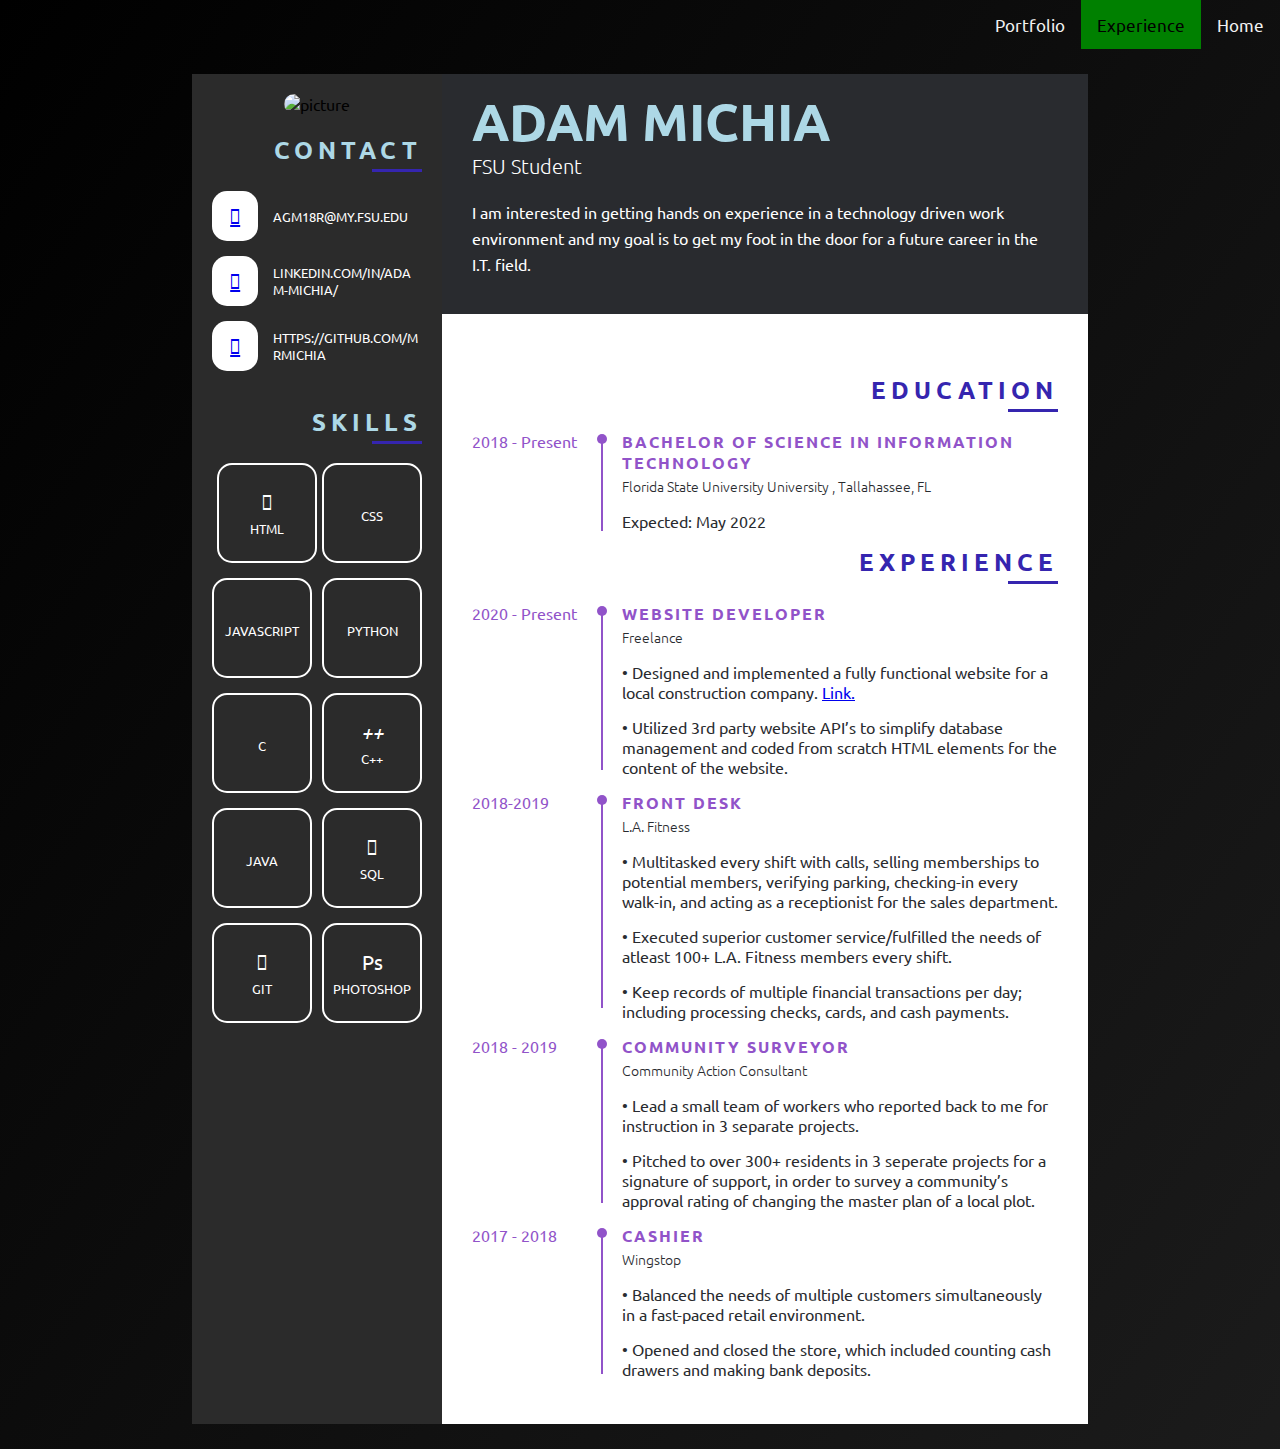
==== experience.html @ 8e4dbad7 "Update experience.html" ====
<!DOCTYPE html>
<html lang="en">
<head>
	<meta charset="UTF-8">
	<title>Adam Michia's Experience</title>
	<meta name="viewport" content="width=device-width, initial-scale=1">
	<link rel="stylesheet" href="style.1.css">
	<meta name="viewport" content="width=device-width, initial-scale=1">
      <link rel="stylesheet" href="https://cdnjs.cloudflare.com/ajax/libs/font-awesome/4.7.0/css/font-awesome.min.css">
	<script src="https://kit.fontawesome.com/b99e675b6e.js"></script>
</head>
<body>
    
    <div class="topnav" id="myTopnav">
         
         	<a href= "index.html">Home</a>
            <a href= "experience.html" class="active">Experience</a>
            <a href="portfolio.html">Portfolio</a>
            
            <a href="javascript:void(0);" class="icon" onclick="myFunction()" style="">
            <i class="fa fa-bars"></i>
            </a>
         </div>
    
	<div class="wrapper">
		<div class="resume">
			<div class="left">
				<div class="img_holder">
					<img src="https://i.ibb.co/gV47Vkz/Cropped-CCI-Headshot-Spring-2021-1122.png" alt="picture">
				</div>
				<div class="contact_wrap pb">
					<div class="title">
						Contact
					</div>
					<div class="contact">
						<ul>
							<li>
								<div class="li_wrap">
									<div class="icon"><a href="mailto:agm18r@my.fsu.edu" target="_blank"><i class="fas fa-envelope"></a></i></div>
									<div class="text">agm18r@my.fsu.edu</div>
								</div>
							</li>
							<li>
								<div class="li_wrap">
            						<div class="icon"><a href="https://www.linkedin.com/in/adam-michia/" target="_blank"><i class="fab fa-linkedin"></a></i></div>
            						<div class="text">linkedin.com/in/adam-michia/</div>
								</div>
							</li>
							<li>
								<div class="li_wrap">
									<div class="icon"><a href="https://github.com/MrMichia" target="_blank"><i class="fab fa-github"></a></i></div>
									<div class="text">https://github.com/MrMichia</div>
								</div>
							</li>
						</ul>
					</div>
				</div>

				<div class="Skills_wrap pb">
					<div class="title">
						Skills
					</div>
					<div class="softwares">
						<ul>
							<li>
								<li>
								<div class="li_wrap">
									<div class="icon"><i class="fab fa-html5"></i></div>
									<div class="text">HTML</div>
								</div>
							</li>
							<li>
								<div class="li_wrap">
									<div class="icon"><i class="fab fa-css3-alt"></i></div>
									<div class="text">CSS</div>
								</div>
							</li>
							<li>
								<div class="li_wrap">
									<div class="icon"><i class="fab fa-js"></i></div>
									<div class="text">Javascript</div>
								</div>
							</li>
							<li>
								<div class="li_wrap">
									<div class="icon"><i class="fab fa-python"></i></div>
									<div class="text">Python</div>
								</div>
							</li>
							<li>
								<div class="li_wrap">
									<div class="icon"><i class="fab fa-cuttlefish"></i></div>
									<div class="text">C</div>
								</div>
							</li>
							<li>
								<div class="li_wrap">
									<div class="icon"><i class="fab fa-cuttlefish">++</i></div>
									<div class="text">C++</div>
								</div>
							</li>
							<li>
								<div class="li_wrap">
									<div class="icon"><i class="fab fa-java"></i></div>
									<div class="text">Java</div>
								</div>
							</li>
							<li>
								<div class="li_wrap">
									<div class="icon"><i class="fas fa-database"></i></div>
									<div class="text">SQL</div>
								</div>
							</li>
							<li>
								<div class="li_wrap">
									<div class="icon"><i class="fab fa-git-square"></i></div>
									<div class="text">GIT</div>
								</div>
							</li>
							<li>
								<div class="li_wrap">
									<div class="icon">Ps</i></div>
									<div class="text">Photoshop</div>
								</div>
							</li>
							
							</li>
						</ul>
					</div>
				</div>
			
			</div>
			<div class="right">
				<div class="header">
					<div class="name_role">
						<div class="name">
							Adam Michia
						</div>
						<div class="role">
							FSU Student
						</div>
					</div>
					<div class="about">
						I am interested in getting hands on experience in a technology driven work environment and my goal is to get my foot in the door for a future career in the I.T. field.

					</div>
				</div>
				<div class="right_inner">
					<div class="education">
						<div class="resume_title">
							Education
						</div>
						<div class="education_wrap">
							<ul>
								<li>
									<div class="li_wrap">
										<div class="date">
											2018 - Present
										</div>
										<div class="info">
											<p class="info_title">
												Bachelor of Science in Information Technology
											</p>
											<p class="info_com">
												Florida State University University , Tallahassee, FL
											</p>
											<p class="info_cont">
												Expected: May 2022
											</p>
										</div>
									</div>
								</li>
								
							</ul>
						</div>
					</div>
					<div class="exp">
						<div class="resume_title">
							experience
						</div>
						<div class="exp_wrap">
							<ul>
								<li>
									<div class="li_wrap">
										<div class="date">
											2020 - Present
										</div>
										<div class="info">
											<p class="info_title">
												Website Developer
											</p>
											<p class="info_com">
												Freelance
											</p>
											<p class="info_cont">
												• Designed and implemented a fully functional website for a local construction company. 
												<a href="http://www.delconsinc.com/" target="_blank">Link.</a>
											</p>
											<p class="info_cont">
												• Utilized 3rd party website API’s to simplify database management and coded from scratch HTML elements for the content of the website.
											</p>
										</div>
									</div>
								</li>
								<li>
									<div class="li_wrap">
										<div class="date">
											2018-2019
										</div>
										<div class="info">
											<p class="info_title">
												Front Desk
											</p>
											<p class="info_com">
												L.A. Fitness
											</p>
											<p class="info_cont">
												• Multitasked every shift with calls, selling memberships to potential members, verifying parking, checking-in every walk-in, and acting as a receptionist for the sales department.
											<p class="info_cont">
												• Executed superior customer service/fulfilled the needs of atleast 100+ L.A. Fitness members every shift.
											</p>
											<p class="info_cont">
												• Keep records of multiple financial transactions per day; including processing checks, cards, and cash payments.
											</p>

										</div>
									</div>
								</li>
								<li>
									<div class="li_wrap">
										<div class="date">
											2018 - 2019
										</div>
										<div class="info">
											<p class="info_title">
												Community Surveyor
											</p>
											<p class="info_com">
												Community Action Consultant
											</p>
											<p class="info_cont">
												• Lead a small team of workers who reported back to me for instruction in 3 separate projects.
											</p>
											<p class="info_cont">
												• Pitched to over 300+ residents in 3 seperate projects for a signature of support, in order to survey a community’s approval rating of changing the master plan of a local plot.
											</p>
											
										</div>
									</div>
								</li>
								<li>
									<div class="li_wrap">
										<div class="date">
											2017 - 2018
										</div>
										<div class="info">
											<p class="info_title">
												Cashier
											</p>
											<p class="info_com">
												Wingstop
											</p>
											<p class="info_cont">
												• Balanced the needs of multiple customers simultaneously in a fast-paced retail environment.
											</p>
											<p class="info_cont">
												• Opened and closed the store, which included counting cash drawers and making bank deposits.
											</p>
										</div>
									</div>
							</ul>
						</div>
					</div>
				</div>
			</div>
		</div>
	</div>
</body>

<script>
      
      function myFunction() {
      var x = document.getElementById("myTopnav");
      if (x.className === "topnav") {
      x.className += " responsive";
      } else {
      x.className = "topnav";
      }
      }
   </script>
   
</html>
---- style.1.css ----
@import url('https://fonts.googleapis.com/css2?family=Ubuntu:wght@300;400;700&display=swap');

*{
	margin: 0;
	padding: 0;
	list-style: none;
	box-sizing: border-box;
	font-family: 'Ubuntu', sans-serif;
}

.topnav {
	overflow: hidden;
}

.topnav a {
	float: right;
	display: block;
	color: #f2f2f2;
	text-align: center;
	padding: 14px 16px;
	text-decoration: none;
	font-size: 17px;
}

.topnav a:hover {
	background-color: #ddd;
	color: black;
}

.topnav a.active {
	background-color: green;
	color: black;
}

.topnav .icon {
	display: none;
}

@media screen and (max-width: 600px) {
         
	.topnav a:not(:first-child) {
		display: none;
	}
	.topnav a.icon {
		float: right;
		display: block;
	}
}

@media screen and (max-width: 600px) {
	.topnav.responsive {
		position: relative;
	}
	.topnav.responsive .icon {}
	.topnav.responsive a {
		float: none;
		display: block;
		text-align: left;
	}
}



.resume{
	width: 70%;
	background: #fff;
	margin: 25px auto;
	display: flex;
}

.left{
	background: #2b2b2b;
	width: 250px;
	padding: 0 20px;
}

.right{
	width: calc(100% - 250px);
}

.left .img_holder{
	text-align: center;
	padding: 20px 0;
}

.left .img_holder img{
	width: 200px;
	border-radius: 30px;
}

.pb{
	padding-bottom: 20px;
}

.title{
	font-size: 24px;
	font-weight: 700;
	text-transform: uppercase;
	letter-spacing: 5px;
	padding-bottom: 10px;
	color: lightblue;
	position: relative;
	text-align: right;
	margin-bottom: 15px;
}

.resume_title{
	font-size: 24px;
	font-weight: 700;
	text-transform: uppercase;
	letter-spacing: 5px;
	padding-bottom: 10px;
	color: #3525af;
	position: relative;
	text-align: right;
	margin-bottom: 15px;
}

.title:before{
	content: "";
	position: absolute;
	top: 35px;
	right: 0;
	width: 50px;
	height: 3px;
	background: #3525af;
}
.resume_title:before{
	content: "";
	position: absolute;
	top: 35px;
	right: 0;
	width: 50px;
	height: 3px;
	background: #3525af;
}

.left .icon{
	font-size: 20px;
	color: #9153c9;
}

.left .text{
	color: #9153c9;
	text-transform: uppercase;
	font-size: 13px;
}

.contact .li_wrap{
	display: flex;
	align-items: center;
	width: 100%;
	margin-bottom: 15px;
}

.contact .li_wrap .icon{
	width: 50px;
	height: 50px;
	background: #fff;
	border-radius: 15px;
	display: flex;
	align-items: center;
	justify-content: center;
	margin-right: 15px;
}

.contact .li_wrap .text{
	width: calc(100% - 50px);
	word-break: break-word;
	color: #fff;
}

.skills ul,
.softwares ul{
	display: flex;
	flex-wrap: wrap;
	justify-content: space-between;
}

.skills .li_wrap,
.softwares .li_wrap{
	width: 100px;
	height: 100px;
	margin-bottom: 15px;
	border-radius: 15px;
	display: flex;
	flex-direction: column;
	align-items: center;
	justify-content: center;
}

.skills .li_wrap{
	background: #fff;
}

.skills .li_wrap .text,
.softwares .li_wrap .text{
	margin-top: 5px;
}

.softwares .li_wrap{
	border: 2px solid #fff;
}

.softwares .li_wrap .icon,
.softwares .li_wrap .text{
	color: #fff;
}

.softwares .li_wrap:hover{
	background: #fff;
}

.softwares .li_wrap:hover .icon,
.softwares .li_wrap:hover .text{
	color: #9153c9;
}

.header{
	background: #292b2f;
	padding: 15px 30px;
	color: #fff;
	height: 240px;
}

.header .name{
	font-size: 52px;
	text-transform: uppercase;
	font-weight: 700;
	color: lightblue;
}

.header .role{
	font-weight: 300;
	font-size: 20px;
}

.header .about{
	margin-top: 20px;
	line-height: 26px;
}

.right_inner{
	padding: 30px;
	color: #292b2f;
}

.right_inner .education{
	margin-top: 30px;
}

.right_inner .li_wrap{
	display: flex;
	margin-bottom: 15px;
}

.right_inner .li_wrap .date {
    width: 125px;
    color: #9153c9;
}

.right_inner .li_wrap .info{
	width: calc(100%  - 125px);
	padding-left: 25px;
	position: relative;
}

.right_inner .li_wrap .info_title{
	text-transform: uppercase;
	font-weight: 700;
	letter-spacing: 2px;
	color: #9153c9;
}

.right_inner .li_wrap .info_resume_title{
	text-transform: uppercase;
	font-weight: 700;
	letter-spacing: 2px;
	color: #9153c9;
}

.right_inner .li_wrap .info_com{
	font-weight: 300;
	font-size: 14px;
	margin-top: 3px;
}

.right_inner .li_wrap .info_cont{
	margin-top: 15px;
}

.right_inner .li_wrap .info:before{
	content: "";
	position: absolute;
	top: 3px;
	left: 0;
	width: 10px;
	height: 10px;
	background: #9153c9;
	border-radius: 50%;
}

.right_inner .li_wrap .info:after{
	content: "";
	position: absolute;
	top: 10px;
	left: 4px;
	width: 2px;
	height: 90%;
	background: #9153c9;
}


/*responsive*/
@media all and (max-width: 600px){
	.right_inner{
		
	}
}



/*background gradience animation*/

body {
	font-family: "montserrat";
	background-image: linear-gradient(125deg, Black, #494949);
	background-size: 400%;
	animation: bganimation 15s infinite;
}

@keyframes bganimation {
	0% {
		background-position: 0% 50%;
	}
	50% {
		background-position: 100% 50%;
	}
	100% {
		background-position: 0% 50%;
	}
}


/* Zoom function */

* {
	box-sizing: border-box;
}

.img-magnifier-container {
	position: relative;
}

.img-magnifier-glass {
	position: absolute;
	border: 3px solid #000;
	border-radius: 50%;
	cursor: none;
	/*Set the size of the magnifier glass:*/
	width: 60px;
	height: 60px;
}
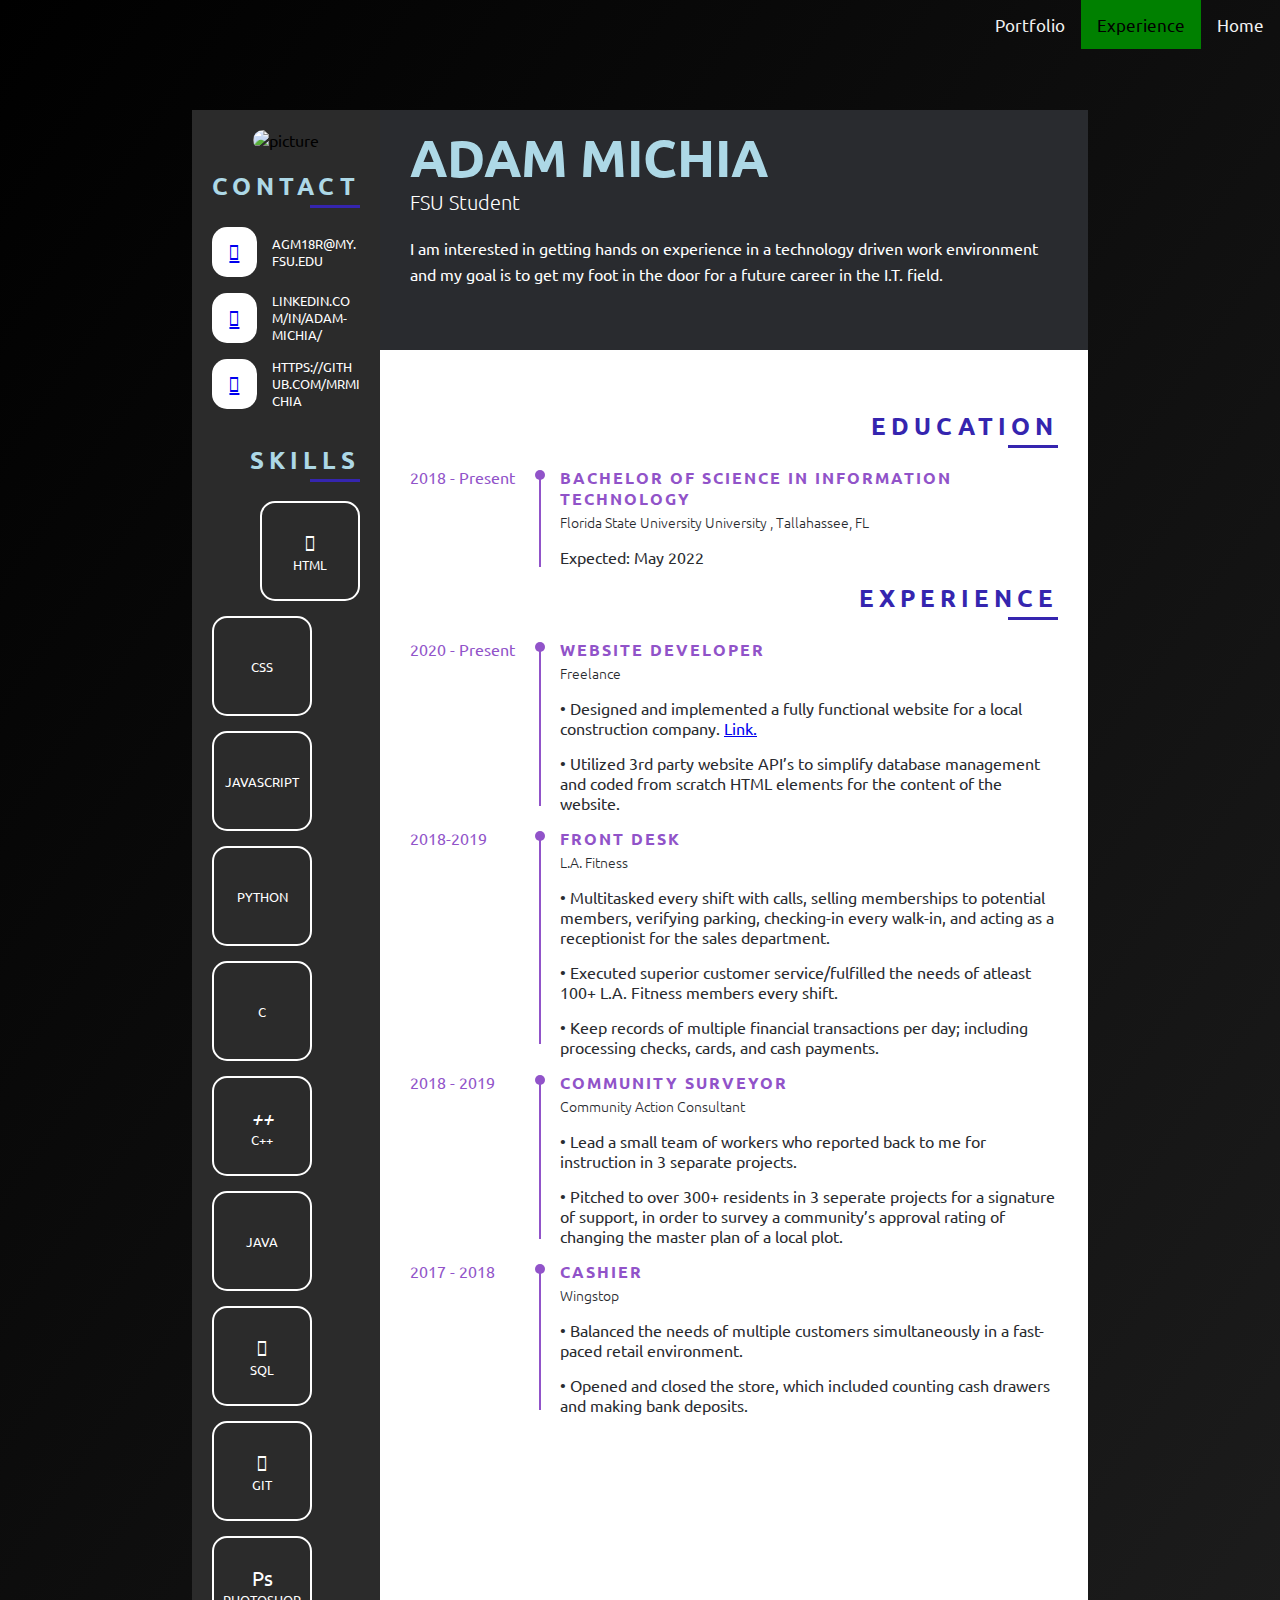
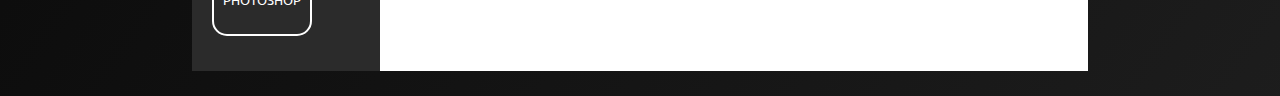
==== commit 499e4b0d: "Update experience.html" ====
--- a/experience.html
+++ b/experience.html
@@ -22,6 +22,8 @@
             </a>
          </div>
     
+	<div class="welcome-text" color:"#9153c9">Adam Michia's Experience</div>
+    
 	<div class="wrapper">
 		<div class="resume">
 			<div class="left">
@@ -56,11 +58,11 @@
 					</div>
 				</div>
 
-				<div class="Skills_wrap pb">
+				<div class="skills_wrap pb">
 					<div class="title">
 						Skills
 					</div>
-					<div class="softwares">
+					<div class="skills">
 						<ul>
 							<li>
 								<li>
--- a/style.1.css
+++ b/style.1.css
@@ -6,6 +6,14 @@
 	list-style: none;
 	box-sizing: border-box;
 	font-family: 'Ubuntu', sans-serif;
+}
+
+.welcome-text {
+	width: 100%;
+	padding-left: 15%;
+	text-align: left;
+	visibility: hidden;
+	font-size: 30px;
 }
 
 .topnav {
@@ -68,14 +76,25 @@
 	display: flex;
 }
 
+@media screen and (min-width: 750px) {
+.left{
+	padding: 0 20px;
+  }
+}
+
+@media screen and (max-width: 750px) {
+.left{
+	padding: 0px;
+  }
+}
+
 .left{
 	background: #2b2b2b;
 	width: 250px;
-	padding: 0 20px;
 }
 
 .right{
-	width: calc(100% - 250px);
+	width: auto;
 }
 
 .left .img_holder{
@@ -170,15 +189,13 @@
 	color: #fff;
 }
 
-.skills ul,
-.softwares ul{
+.skills ul{
 	display: flex;
 	flex-wrap: wrap;
 	justify-content: space-between;
 }
 
-.skills .li_wrap,
-.softwares .li_wrap{
+.skills .li_wrap{
 	width: 100px;
 	height: 100px;
 	margin-bottom: 15px;
@@ -189,30 +206,23 @@
 	justify-content: center;
 }
 
+
+
 .skills .li_wrap{
+	border: 2px solid #fff;
+}
+
+.skills .li_wrap .icon,
+.skills .li_wrap .text{
+	color: #fff;
+}
+
+.skills .li_wrap:hover{
 	background: #fff;
 }
 
-.skills .li_wrap .text,
-.softwares .li_wrap .text{
-	margin-top: 5px;
-}
-
-.softwares .li_wrap{
-	border: 2px solid #fff;
-}
-
-.softwares .li_wrap .icon,
-.softwares .li_wrap .text{
-	color: #fff;
-}
-
-.softwares .li_wrap:hover{
-	background: #fff;
-}
-
-.softwares .li_wrap:hover .icon,
-.softwares .li_wrap:hover .text{
+.skills .li_wrap:hover .icon,
+.skills .li_wrap:hover .text{
 	color: #9153c9;
 }
 
@@ -311,12 +321,42 @@
 }
 
 
-/*responsive*/
-@media all and (max-width: 600px){
-	.right_inner{
-		
-	}
-}
+@media screen and (max-width: 750px) {
+  .title, .resume, .navbar {   
+    flex-direction: column;
+    width: auto;
+  }
+}
+
+@media screen and (max-width: 750px) {
+  .left {   
+    width: 100%;
+  }
+}
+
+@media screen and (max-width: 750px) {
+  .welcome-text {   
+    padding-left: 0px;
+    visibility: visible;
+	text-align: center;
+  }
+}
+
+@media screen and (max-width: 945px) {
+.right, .header{
+	width: auto;
+  }
+}
+
+@media screen and (max-width: 945px) {
+.resume{
+	width: auto;
+  }
+}
+
+
+
+
 
 
 
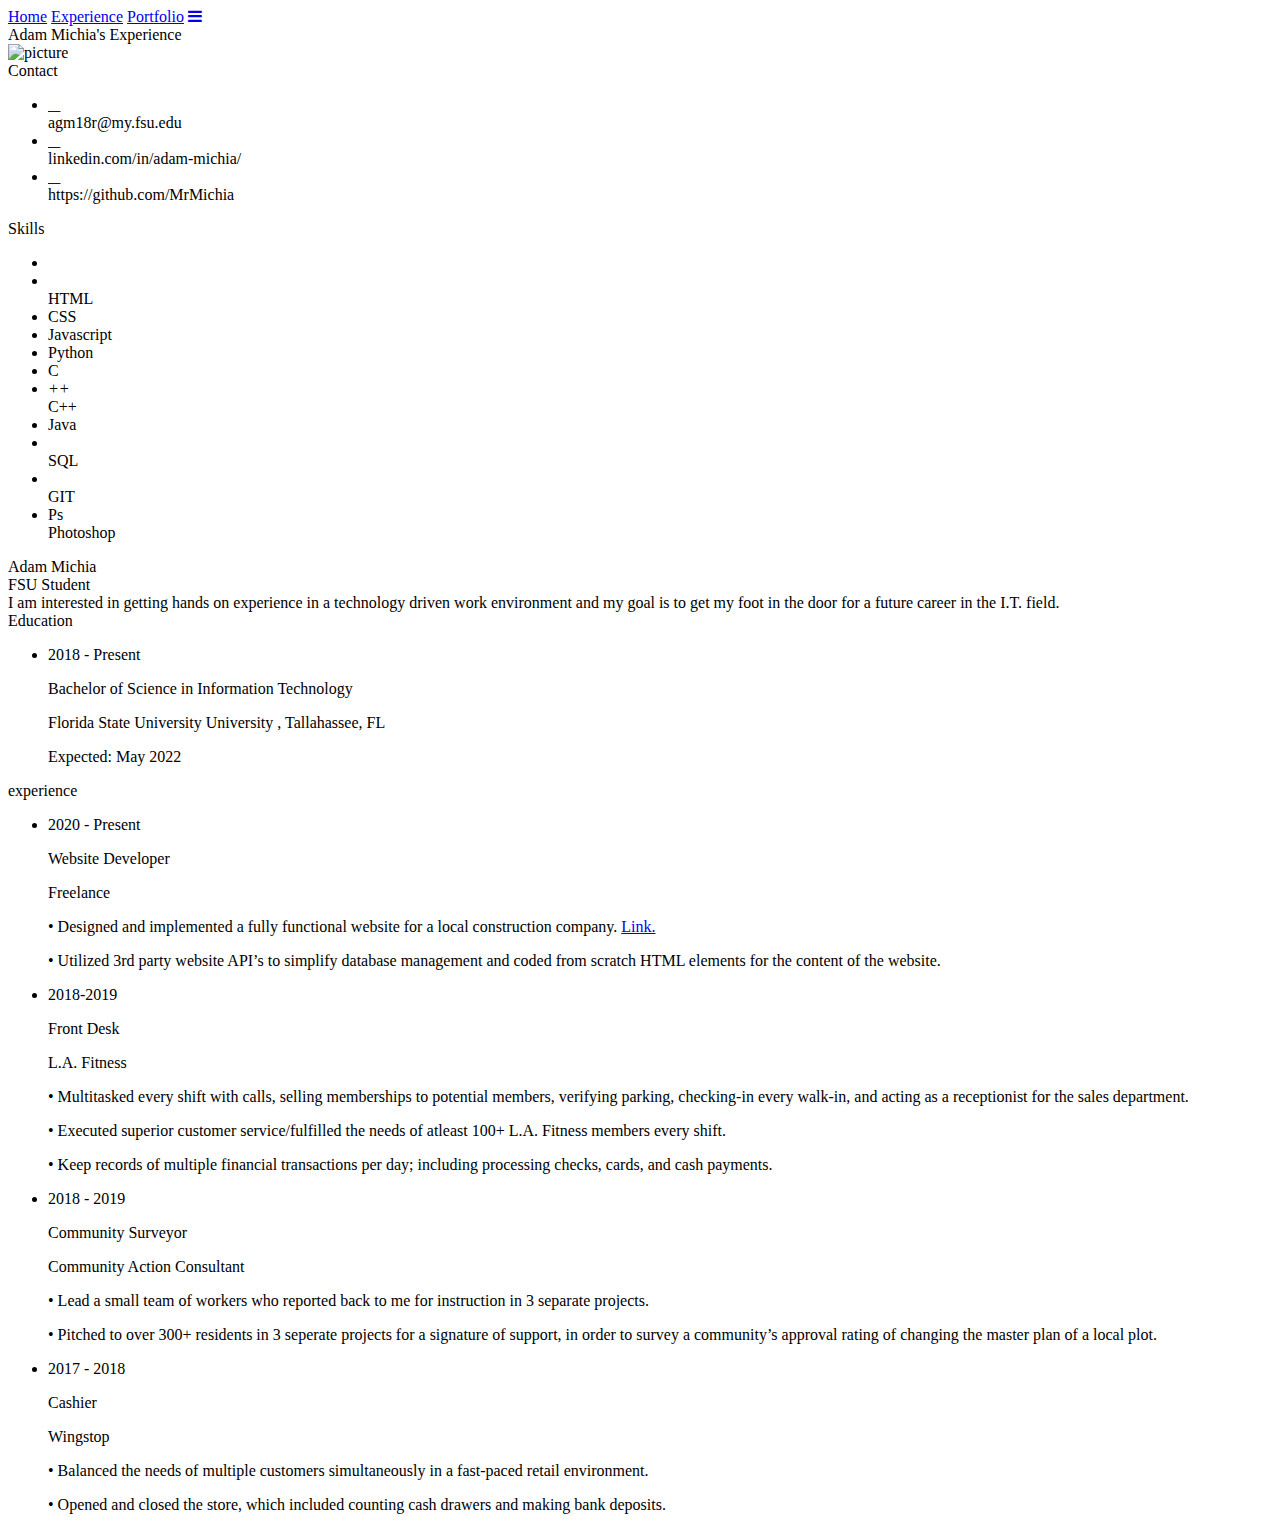
==== commit a31dd62b: "Update experience.html" ====
--- a/experience.html
+++ b/experience.html
@@ -4,7 +4,7 @@
 	<meta charset="UTF-8">
 	<title>Adam Michia's Experience</title>
 	<meta name="viewport" content="width=device-width, initial-scale=1">
-	<link rel="stylesheet" href="style.1.css">
+	<link rel="stylesheet" href="experience_style.css">
 	<meta name="viewport" content="width=device-width, initial-scale=1">
       <link rel="stylesheet" href="https://cdnjs.cloudflare.com/ajax/libs/font-awesome/4.7.0/css/font-awesome.min.css">
 	<script src="https://kit.fontawesome.com/b99e675b6e.js"></script>
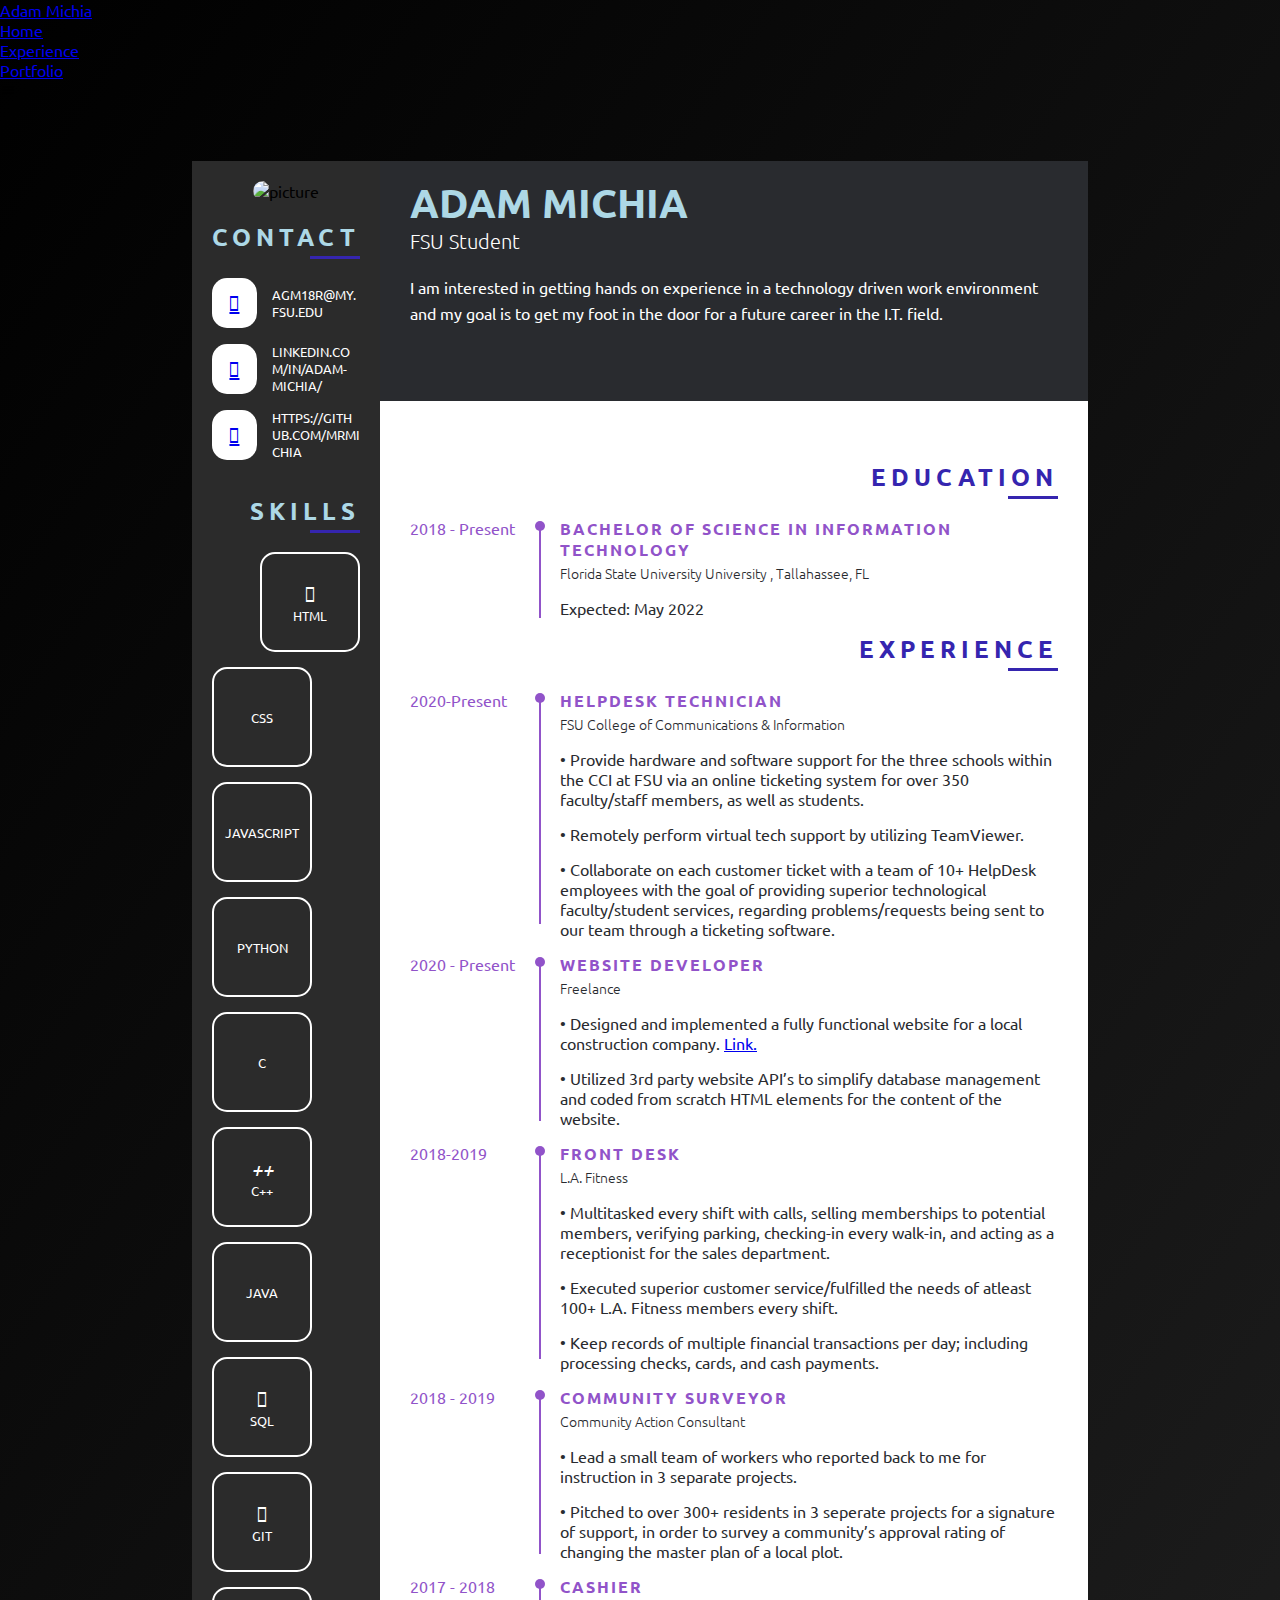
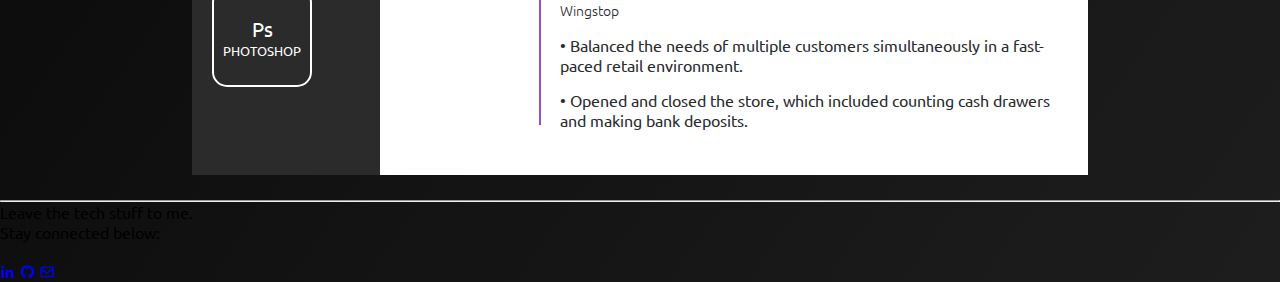
==== commit 7ebc2802: "Update experience.html" ====
--- a/experience.html
+++ b/experience.html
@@ -1,294 +1,343 @@
 <!DOCTYPE html>
 <html lang="en">
-<head>
-	<meta charset="UTF-8">
-	<title>Adam Michia's Experience</title>
-	<meta name="viewport" content="width=device-width, initial-scale=1">
-	<link rel="stylesheet" href="experience_style.css">
-	<meta name="viewport" content="width=device-width, initial-scale=1">
+   <head>
+      <meta charset="UTF-8">
+      <title>Adam Michia's Experience</title>
+      <meta name="viewport" content="width=device-width, initial-scale=1">
+      <link rel="stylesheet" href="experience_style.css">
+      <meta name="viewport" content="width=device-width, initial-scale=1">
       <link rel="stylesheet" href="https://cdnjs.cloudflare.com/ajax/libs/font-awesome/4.7.0/css/font-awesome.min.css">
-	<script src="https://kit.fontawesome.com/b99e675b6e.js"></script>
-</head>
-<body>
-    
-    <div class="topnav" id="myTopnav">
-         
-         	<a href= "index.html">Home</a>
-            <a href= "experience.html" class="active">Experience</a>
-            <a href="portfolio.html">Portfolio</a>
-            
-            <a href="javascript:void(0);" class="icon" onclick="myFunction()" style="">
-            <i class="fa fa-bars"></i>
-            </a>
-         </div>
-    
-	<div class="welcome-text" color:"#9153c9">Adam Michia's Experience</div>
-    
-	<div class="wrapper">
-		<div class="resume">
-			<div class="left">
-				<div class="img_holder">
-					<img src="https://i.ibb.co/gV47Vkz/Cropped-CCI-Headshot-Spring-2021-1122.png" alt="picture">
-				</div>
-				<div class="contact_wrap pb">
-					<div class="title">
-						Contact
-					</div>
-					<div class="contact">
-						<ul>
-							<li>
-								<div class="li_wrap">
-									<div class="icon"><a href="mailto:agm18r@my.fsu.edu" target="_blank"><i class="fas fa-envelope"></a></i></div>
-									<div class="text">agm18r@my.fsu.edu</div>
-								</div>
-							</li>
-							<li>
-								<div class="li_wrap">
-            						<div class="icon"><a href="https://www.linkedin.com/in/adam-michia/" target="_blank"><i class="fab fa-linkedin"></a></i></div>
-            						<div class="text">linkedin.com/in/adam-michia/</div>
-								</div>
-							</li>
-							<li>
-								<div class="li_wrap">
-									<div class="icon"><a href="https://github.com/MrMichia" target="_blank"><i class="fab fa-github"></a></i></div>
-									<div class="text">https://github.com/MrMichia</div>
-								</div>
-							</li>
-						</ul>
-					</div>
-				</div>
-
-				<div class="skills_wrap pb">
-					<div class="title">
-						Skills
-					</div>
-					<div class="skills">
-						<ul>
-							<li>
-								<li>
-								<div class="li_wrap">
-									<div class="icon"><i class="fab fa-html5"></i></div>
-									<div class="text">HTML</div>
-								</div>
-							</li>
-							<li>
-								<div class="li_wrap">
-									<div class="icon"><i class="fab fa-css3-alt"></i></div>
-									<div class="text">CSS</div>
-								</div>
-							</li>
-							<li>
-								<div class="li_wrap">
-									<div class="icon"><i class="fab fa-js"></i></div>
-									<div class="text">Javascript</div>
-								</div>
-							</li>
-							<li>
-								<div class="li_wrap">
-									<div class="icon"><i class="fab fa-python"></i></div>
-									<div class="text">Python</div>
-								</div>
-							</li>
-							<li>
-								<div class="li_wrap">
-									<div class="icon"><i class="fab fa-cuttlefish"></i></div>
-									<div class="text">C</div>
-								</div>
-							</li>
-							<li>
-								<div class="li_wrap">
-									<div class="icon"><i class="fab fa-cuttlefish">++</i></div>
-									<div class="text">C++</div>
-								</div>
-							</li>
-							<li>
-								<div class="li_wrap">
-									<div class="icon"><i class="fab fa-java"></i></div>
-									<div class="text">Java</div>
-								</div>
-							</li>
-							<li>
-								<div class="li_wrap">
-									<div class="icon"><i class="fas fa-database"></i></div>
-									<div class="text">SQL</div>
-								</div>
-							</li>
-							<li>
-								<div class="li_wrap">
-									<div class="icon"><i class="fab fa-git-square"></i></div>
-									<div class="text">GIT</div>
-								</div>
-							</li>
-							<li>
-								<div class="li_wrap">
-									<div class="icon">Ps</i></div>
-									<div class="text">Photoshop</div>
-								</div>
-							</li>
-							
-							</li>
-						</ul>
-					</div>
-				</div>
-			
-			</div>
-			<div class="right">
-				<div class="header">
-					<div class="name_role">
-						<div class="name">
-							Adam Michia
-						</div>
-						<div class="role">
-							FSU Student
-						</div>
-					</div>
-					<div class="about">
-						I am interested in getting hands on experience in a technology driven work environment and my goal is to get my foot in the door for a future career in the I.T. field.
-
-					</div>
-				</div>
-				<div class="right_inner">
-					<div class="education">
-						<div class="resume_title">
-							Education
-						</div>
-						<div class="education_wrap">
-							<ul>
-								<li>
-									<div class="li_wrap">
-										<div class="date">
-											2018 - Present
-										</div>
-										<div class="info">
-											<p class="info_title">
-												Bachelor of Science in Information Technology
-											</p>
-											<p class="info_com">
-												Florida State University University , Tallahassee, FL
-											</p>
-											<p class="info_cont">
-												Expected: May 2022
-											</p>
-										</div>
-									</div>
-								</li>
-								
-							</ul>
-						</div>
-					</div>
-					<div class="exp">
-						<div class="resume_title">
-							experience
-						</div>
-						<div class="exp_wrap">
-							<ul>
-								<li>
-									<div class="li_wrap">
-										<div class="date">
-											2020 - Present
-										</div>
-										<div class="info">
-											<p class="info_title">
-												Website Developer
-											</p>
-											<p class="info_com">
-												Freelance
-											</p>
-											<p class="info_cont">
-												• Designed and implemented a fully functional website for a local construction company. 
-												<a href="http://www.delconsinc.com/" target="_blank">Link.</a>
-											</p>
-											<p class="info_cont">
-												• Utilized 3rd party website API’s to simplify database management and coded from scratch HTML elements for the content of the website.
-											</p>
-										</div>
-									</div>
-								</li>
-								<li>
-									<div class="li_wrap">
-										<div class="date">
-											2018-2019
-										</div>
-										<div class="info">
-											<p class="info_title">
-												Front Desk
-											</p>
-											<p class="info_com">
-												L.A. Fitness
-											</p>
-											<p class="info_cont">
-												• Multitasked every shift with calls, selling memberships to potential members, verifying parking, checking-in every walk-in, and acting as a receptionist for the sales department.
-											<p class="info_cont">
-												• Executed superior customer service/fulfilled the needs of atleast 100+ L.A. Fitness members every shift.
-											</p>
-											<p class="info_cont">
-												• Keep records of multiple financial transactions per day; including processing checks, cards, and cash payments.
-											</p>
-
-										</div>
-									</div>
-								</li>
-								<li>
-									<div class="li_wrap">
-										<div class="date">
-											2018 - 2019
-										</div>
-										<div class="info">
-											<p class="info_title">
-												Community Surveyor
-											</p>
-											<p class="info_com">
-												Community Action Consultant
-											</p>
-											<p class="info_cont">
-												• Lead a small team of workers who reported back to me for instruction in 3 separate projects.
-											</p>
-											<p class="info_cont">
-												• Pitched to over 300+ residents in 3 seperate projects for a signature of support, in order to survey a community’s approval rating of changing the master plan of a local plot.
-											</p>
-											
-										</div>
-									</div>
-								</li>
-								<li>
-									<div class="li_wrap">
-										<div class="date">
-											2017 - 2018
-										</div>
-										<div class="info">
-											<p class="info_title">
-												Cashier
-											</p>
-											<p class="info_com">
-												Wingstop
-											</p>
-											<p class="info_cont">
-												• Balanced the needs of multiple customers simultaneously in a fast-paced retail environment.
-											</p>
-											<p class="info_cont">
-												• Opened and closed the store, which included counting cash drawers and making bank deposits.
-											</p>
-										</div>
-									</div>
-							</ul>
-						</div>
-					</div>
-				</div>
-			</div>
-		</div>
-	</div>
-</body>
-
-<script>
+      <script src="https://kit.fontawesome.com/b99e675b6e.js"></script>
+      <script src="https://kit.fontawesome.com/b99e675b6e.js"></script>
+      <link href='https://cdn.jsdelivr.net/npm/boxicons@2.0.5/css/boxicons.min.css' rel='stylesheet'>
+   </head>
+   <header class="l-header">
+      <nav class="nav bd-grid">
+         <div>
+            <a href="#" class="nav__logo">Adam Michia</a>
+         </div>
+         <div class="nav__menu" id="nav-menu">
+            <ul class="nav__list">
+               <li class="nav__item"><a href="index.html" class="nav__link">Home</a></li>
+               <li class="nav__item"><a href="experience.html" class="nav__link active">Experience</a></li>
+               <li class="nav__item"><a href="portfolio.html" class="nav__link">Portfolio</a></li>
+            </ul>
+         </div>
+         <div class="nav__toggle" id="nav-toggle">
+            <i class='bx bx-menu'></i>
+         </div>
+      </nav>
+   </header>
+   <body>
+      <div class="welcome-text" color:"#9153c9">Adam Michia's Experience</div>
+      <div class="wrapper">
+         <div class="resume">
+            <div class="left">
+               <div class="img_holder">
+                  <img src="https://i.ibb.co/gV47Vkz/Cropped-CCI-Headshot-Spring-2021-1122.png" alt="picture">
+               </div>
+               <div class="contact_wrap pb">
+                  <div class="title">
+                     Contact
+                  </div>
+                  <div class="contact">
+                     <ul>
+                        <li>
+                           <div class="li_wrap">
+                              <div class="icon"><a href="mailto:agm18r@my.fsu.edu" target="_blank"><i class="fas fa-envelope"></a></i></div>
+                              <div class="text">agm18r@my.fsu.edu</div>
+                           </div>
+                        </li>
+                        <li>
+                           <div class="li_wrap">
+                              <div class="icon"><a href="https://www.linkedin.com/in/adam-michia/" target="_blank"><i class="fab fa-linkedin"></a></i></div>
+                              <div class="text">linkedin.com/in/adam-michia/</div>
+                           </div>
+                        </li>
+                        <li>
+                           <div class="li_wrap">
+                              <div class="icon"><a href="https://github.com/MrMichia" target="_blank"><i class="fab fa-github"></a></i></div>
+                              <div class="text">https://github.com/MrMichia</div>
+                           </div>
+                        </li>
+                     </ul>
+                  </div>
+               </div>
+               <div class="skills_wrap pb">
+                  <div class="title">
+                     Skills
+                  </div>
+                  <div class="skills">
+                     <ul>
+                        <li>
+                        <li>
+                           <div class="li_wrap">
+                              <div class="icon"><i class="fab fa-html5"></i></div>
+                              <div class="text">HTML</div>
+                           </div>
+                        </li>
+                        <li>
+                           <div class="li_wrap">
+                              <div class="icon"><i class="fab fa-css3-alt"></i></div>
+                              <div class="text">CSS</div>
+                           </div>
+                        </li>
+                        <li>
+                           <div class="li_wrap">
+                              <div class="icon"><i class="fab fa-js"></i></div>
+                              <div class="text">Javascript</div>
+                           </div>
+                        </li>
+                        <li>
+                           <div class="li_wrap">
+                              <div class="icon"><i class="fab fa-python"></i></div>
+                              <div class="text">Python</div>
+                           </div>
+                        </li>
+                        <li>
+                           <div class="li_wrap">
+                              <div class="icon"><i class="fab fa-cuttlefish"></i></div>
+                              <div class="text">C</div>
+                           </div>
+                        </li>
+                        <li>
+                           <div class="li_wrap">
+                              <div class="icon"><i class="fab fa-cuttlefish">++</i></div>
+                              <div class="text">C++</div>
+                           </div>
+                        </li>
+                        <li>
+                           <div class="li_wrap">
+                              <div class="icon"><i class="fab fa-java"></i></div>
+                              <div class="text">Java</div>
+                           </div>
+                        </li>
+                        <li>
+                           <div class="li_wrap">
+                              <div class="icon"><i class="fas fa-database"></i></div>
+                              <div class="text">SQL</div>
+                           </div>
+                        </li>
+                        <li>
+                           <div class="li_wrap">
+                              <div class="icon"><i class="fab fa-git-square"></i></div>
+                              <div class="text">GIT</div>
+                           </div>
+                        </li>
+                        <li>
+                           <div class="li_wrap">
+                              <div class="icon">Ps</i></div>
+                              <div class="text">Photoshop</div>
+                           </div>
+                        </li>
+                        </li>
+                     </ul>
+                  </div>
+               </div>
+            </div>
+            <div class="right">
+               <div class="header">
+                  <div class="name_role">
+                     <div class="name">
+                        Adam Michia
+                     </div>
+                     <div class="role">
+                        FSU Student
+                     </div>
+                  </div>
+                  <div class="about">
+                     I am interested in getting hands on experience in a technology driven work environment and my goal is to get my foot in the door for a future career in the I.T. field.
+                  </div>
+               </div>
+               <div class="right_inner">
+                  <div class="education">
+                     <div class="resume_title">
+                        Education
+                     </div>
+                     <div class="education_wrap">
+                        <ul>
+                           <li>
+                              <div class="li_wrap">
+                                 <div class="date">
+                                    2018 - Present
+                                 </div>
+                                 <div class="info">
+                                    <p class="info_title">
+                                       Bachelor of Science in Information Technology
+                                    </p>
+                                    <p class="info_com">
+                                       Florida State University University , Tallahassee, FL
+                                    </p>
+                                    <p class="info_cont">
+                                       Expected: May 2022
+                                    </p>
+                                 </div>
+                              </div>
+                           </li>
+                        </ul>
+                     </div>
+                  </div>
+                  <div class="exp">
+                     <div class="resume_title">
+                        experience
+                     </div>
+                     <div class="exp_wrap">
+                        <ul>
+                           <li>
+                              <div class="li_wrap">
+                                 <div class="date">
+                                    2020-Present
+                                 </div>
+                                 <div class="info">
+                                    <p class="info_title">
+                                       HelpDesk Technician
+                                    </p>
+                                    <p class="info_com">
+                                       FSU College of Communications & Information
+                                    </p>
+                                    <p class="info_cont">
+                                       • Provide hardware and software support for the three schools within the CCI at FSU via an online ticketing system for over 350 faculty/staff members, as well as students.
+                                    <p class="info_cont">
+                                       • Remotely perform virtual tech support by utilizing TeamViewer.
+                                    </p>
+                                    <p class="info_cont">
+                                       • Collaborate on each customer ticket with a team of 10+ HelpDesk employees with the goal of providing superior technological faculty/student services, regarding problems/requests being sent to our team through a ticketing software.
+                                    </p>
+                                 </div>
+                              </div>
+                           </li>
+                           <li>
+                              <div class="li_wrap">
+                                 <div class="date">
+                                    2020 - Present
+                                 </div>
+                                 <div class="info">
+                                    <p class="info_title">
+                                       Website Developer
+                                    </p>
+                                    <p class="info_com">
+                                       Freelance
+                                    </p>
+                                    <p class="info_cont">
+                                       • Designed and implemented a fully functional website for a local construction company. 
+                                       <a href="http://www.delconsinc.com/" target="_blank">Link.</a>
+                                    </p>
+                                    <p class="info_cont">
+                                       • Utilized 3rd party website API’s to simplify database management and coded from scratch HTML elements for the content of the website.
+                                    </p>
+                                 </div>
+                              </div>
+                           </li>
+                           <li>
+                              <div class="li_wrap">
+                                 <div class="date">
+                                    2018-2019
+                                 </div>
+                                 <div class="info">
+                                    <p class="info_title">
+                                       Front Desk
+                                    </p>
+                                    <p class="info_com">
+                                       L.A. Fitness
+                                    </p>
+                                    <p class="info_cont">
+                                       • Multitasked every shift with calls, selling memberships to potential members, verifying parking, checking-in every walk-in, and acting as a receptionist for the sales department.
+                                    <p class="info_cont">
+                                       • Executed superior customer service/fulfilled the needs of atleast 100+ L.A. Fitness members every shift.
+                                    </p>
+                                    <p class="info_cont">
+                                       • Keep records of multiple financial transactions per day; including processing checks, cards, and cash payments.
+                                    </p>
+                                 </div>
+                              </div>
+                           </li>
+                           <li>
+                              <div class="li_wrap">
+                                 <div class="date">
+                                    2018 - 2019
+                                 </div>
+                                 <div class="info">
+                                    <p class="info_title">
+                                       Community Surveyor
+                                    </p>
+                                    <p class="info_com">
+                                       Community Action Consultant
+                                    </p>
+                                    <p class="info_cont">
+                                       • Lead a small team of workers who reported back to me for instruction in 3 separate projects.
+                                    </p>
+                                    <p class="info_cont">
+                                       • Pitched to over 300+ residents in 3 seperate projects for a signature of support, in order to survey a community’s approval rating of changing the master plan of a local plot.
+                                    </p>
+                                 </div>
+                              </div>
+                           </li>
+                           <li>
+                              <div class="li_wrap">
+                                 <div class="date">
+                                    2017 - 2018
+                                 </div>
+                                 <div class="info">
+                                    <p class="info_title">
+                                       Cashier
+                                    </p>
+                                    <p class="info_com">
+                                       Wingstop
+                                    </p>
+                                    <p class="info_cont">
+                                       • Balanced the needs of multiple customers simultaneously in a fast-paced retail environment.
+                                    </p>
+                                    <p class="info_cont">
+                                       • Opened and closed the store, which included counting cash drawers and making bank deposits.
+                                    </p>
+                                 </div>
+                              </div>
+                        </ul>
+                     </div>
+                  </div>
+               </div>
+            </div>
+         </div>
+      </div>
+      <!--===== FOOTER =====-->
+      <hr>
+      <footer class="footer">
+         <p class="footer__title">Leave the tech stuff to me.</p>
+         <p>Stay connected below:</p>
+         <br>
+         <div class="footer__social">
+            <a href="https://www.linkedin.com/in/adam-michia/" target="_blank" class="footer__icon"><i class='bx bxl-linkedin' ></i></a>
+            <a href="https://github.com/MrMichia" target="_blank" class="footer__icon"><i class='bx bxl-github' ></i></a>
+            <a href="mailto:agm18r@my.fsu.edu" target="_blank" class="footer__icon"><i class='bx bx-envelope' ></i></a>
+         </div>
+      </footer>
+   </body>
+   <script>
+      /*===== MENU SHOW =====*/ 
+      const showMenu = (toggleId, navId) =>{
+         const toggle = document.getElementById(toggleId),
+         nav = document.getElementById(navId)
       
-      function myFunction() {
-      var x = document.getElementById("myTopnav");
-      if (x.className === "topnav") {
-      x.className += " responsive";
-      } else {
-      x.className = "topnav";
+         if(toggle && nav){
+             toggle.addEventListener('click', ()=>{
+                 nav.classList.toggle('show')
+             })
+         }
       }
+      showMenu('nav-toggle','nav-menu')
+      
+      /*===== ACTIVE AND REMOVE MENU =====*/
+      const navLink = document.querySelectorAll('.nav__link');   
+      
+      function linkAction(){
+       /*Active link*/
+       navLink.forEach(n => n.classList.remove('active'));
+       this.classList.add('active');
+       
+       /*Remove menu mobile*/
+       const navMenu = document.getElementById('nav-menu')
+       navMenu.classList.remove('show')
       }
+      navLink.forEach(n => n.addEventListener('click', linkAction));
    </script>
-   
 </html>
--- a/experience_style.css
+++ b/experience_style.css
@@ -0,0 +1,404 @@
+@import url('https://fonts.googleapis.com/css2?family=Ubuntu:wght@300;400;700&display=swap');
+
+*{
+	margin: 0;
+	padding: 0;
+	list-style: none;
+	box-sizing: border-box;
+	font-family: 'Ubuntu', sans-serif;
+}
+
+.welcome-text {
+	width: 100%;
+	padding-left: 15%;
+	text-align: left;
+	visibility: hidden;
+	font-size: 30px;
+}
+
+.topnav {
+	overflow: hidden;
+}
+
+.topnav a {
+	float: right;
+	display: block;
+	color: #f2f2f2;
+	text-align: center;
+	padding: 14px 16px;
+	text-decoration: none;
+	font-size: 17px;
+}
+
+.topnav a:hover {
+	background-color: #ddd;
+	color: black;
+}
+
+.topnav a.active {
+	background-color: green;
+	color: black;
+}
+
+.topnav .icon {
+	display: none;
+}
+
+@media screen and (max-width: 750px) {
+         
+	.topnav a:not(:first-child) {
+		display: none;
+	}
+	.topnav a.icon {
+		float: right;
+		display: block;
+	}
+}
+
+@media screen and (max-width: 750px) {
+	.topnav.responsive {
+		position: relative;
+	}
+	.topnav.responsive .icon {}
+	.topnav.responsive a {
+		float: none;
+		display: block;
+		text-align: left;
+	}
+}
+
+
+
+.resume{
+	width: 70%;
+	background: #fff;
+	margin: 25px auto;
+	display: flex;
+}
+
+@media screen and (min-width: 750px) {
+.left{
+	padding: 0 20px;
+  }
+}
+
+@media screen and (max-width: 750px) {
+.left{
+	padding: 0px;
+  }
+}
+
+.left{
+	background: #2b2b2b;
+	width: 250px;
+}
+
+.right{
+	width: auto;
+}
+
+.left .img_holder{
+	text-align: center;
+	padding: 20px 0;
+}
+
+.left .img_holder img{
+	width: 200px;
+	border-radius: 30px;
+}
+
+.pb{
+	padding-bottom: 20px;
+}
+
+.title{
+	font-size: 24px;
+	font-weight: 700;
+	text-transform: uppercase;
+	letter-spacing: 5px;
+	padding-bottom: 10px;
+	color: lightblue;
+	position: relative;
+	text-align: right;
+	margin-bottom: 15px;
+}
+
+.resume_title{
+	font-size: 24px;
+	font-weight: 700;
+	text-transform: uppercase;
+	letter-spacing: 5px;
+	padding-bottom: 10px;
+	color: #3525af;
+	position: relative;
+	text-align: right;
+	margin-bottom: 15px;
+}
+
+.title:before{
+	content: "";
+	position: absolute;
+	top: 35px;
+	right: 0;
+	width: 50px;
+	height: 3px;
+	background: #3525af;
+}
+.resume_title:before{
+	content: "";
+	position: absolute;
+	top: 35px;
+	right: 0;
+	width: 50px;
+	height: 3px;
+	background: #3525af;
+}
+
+.left .icon{
+	font-size: 20px;
+	color: #9153c9;
+}
+
+.left .text{
+	color: #9153c9;
+	text-transform: uppercase;
+	font-size: 13px;
+}
+
+.contact .li_wrap{
+	display: flex;
+	align-items: center;
+	width: 100%;
+	margin-bottom: 15px;
+}
+
+.contact .li_wrap .icon{
+	width: 50px;
+	height: 50px;
+	background: #fff;
+	border-radius: 15px;
+	display: flex;
+	align-items: center;
+	justify-content: center;
+	margin-right: 15px;
+}
+
+.contact .li_wrap .text{
+	width: calc(100% - 50px);
+	word-break: break-word;
+	color: #fff;
+}
+
+.skills ul{
+	display: flex;
+	flex-wrap: wrap;
+	justify-content: space-between;
+}
+
+.skills .li_wrap{
+	width: 100px;
+	height: 100px;
+	margin-bottom: 15px;
+	border-radius: 15px;
+	display: flex;
+	flex-direction: column;
+	align-items: center;
+	justify-content: center;
+}
+
+
+
+.skills .li_wrap{
+	border: 2px solid #fff;
+}
+
+.skills .li_wrap .icon,
+.skills .li_wrap .text{
+	color: #fff;
+}
+
+.skills .li_wrap:hover{
+	background: #fff;
+}
+
+.skills .li_wrap:hover .icon,
+.skills .li_wrap:hover .text{
+	color: #9153c9;
+}
+
+.header{
+	background: #292b2f;
+	padding: 15px 30px;
+	color: #fff;
+	height: 240px;
+}
+
+.header .name{
+	font-size: 40px;
+	text-transform: uppercase;
+	font-weight: 700;
+	color: lightblue;
+}
+
+
+.header .role{
+	font-weight: 300;
+	font-size: 20px;
+}
+
+.header .about{
+	margin-top: 20px;
+	line-height: 26px;
+}
+
+.right_inner{
+	padding: 30px;
+	color: #292b2f;
+}
+
+.right_inner .education{
+	margin-top: 30px;
+}
+
+.right_inner .li_wrap{
+	display: flex;
+	margin-bottom: 15px;
+}
+
+.right_inner .li_wrap .date {
+    width: 125px;
+    color: #9153c9;
+}
+
+.right_inner .li_wrap .info{
+	width: calc(100%  - 125px);
+	padding-left: 25px;
+	position: relative;
+}
+
+.right_inner .li_wrap .info_title{
+	text-transform: uppercase;
+	font-weight: 700;
+	letter-spacing: 2px;
+	color: #9153c9;
+}
+
+.right_inner .li_wrap .info_resume_title{
+	text-transform: uppercase;
+	font-weight: 700;
+	letter-spacing: 2px;
+	color: #9153c9;
+}
+
+.right_inner .li_wrap .info_com{
+	font-weight: 300;
+	font-size: 14px;
+	margin-top: 3px;
+}
+
+.right_inner .li_wrap .info_cont{
+	margin-top: 15px;
+}
+
+.right_inner .li_wrap .info:before{
+	content: "";
+	position: absolute;
+	top: 3px;
+	left: 0;
+	width: 10px;
+	height: 10px;
+	background: #9153c9;
+	border-radius: 50%;
+}
+
+.right_inner .li_wrap .info:after{
+	content: "";
+	position: absolute;
+	top: 10px;
+	left: 4px;
+	width: 2px;
+	height: 90%;
+	background: #9153c9;
+}
+
+
+@media screen and (max-width: 750px) {
+  .title, .resume, .navbar {   
+    flex-direction: column;
+    width: auto;
+  }
+}
+
+@media screen and (max-width: 750px) {
+  .left {   
+    width: 100%;
+  }
+}
+
+@media screen and (max-width: 750px) {
+  .welcome-text {   
+    padding-left: 0px;
+    visibility: visible;
+	text-align: center;
+  }
+}
+
+@media screen and (max-width: 945px) {
+.right, .header{
+	width: auto;
+  }
+}
+
+@media screen and (max-width: 945px) {
+.resume{
+	width: auto;
+  }
+}
+
+
+
+
+
+
+
+/*background gradience animation*/
+
+body {
+	font-family: "montserrat";
+	background-image: linear-gradient(125deg, Black, #494949);
+	background-size: 400%;
+	animation: bganimation 15s infinite;
+}
+
+@keyframes bganimation {
+	0% {
+		background-position: 0% 50%;
+	}
+	50% {
+		background-position: 100% 50%;
+	}
+	100% {
+		background-position: 0% 50%;
+	}
+}
+
+
+/* Zoom function */
+
+* {
+	box-sizing: border-box;
+}
+
+.img-magnifier-container {
+	position: relative;
+}
+
+.img-magnifier-glass {
+	position: absolute;
+	border: 3px solid #000;
+	border-radius: 50%;
+	cursor: none;
+	/*Set the size of the magnifier glass:*/
+	width: 60px;
+	height: 60px;
+}
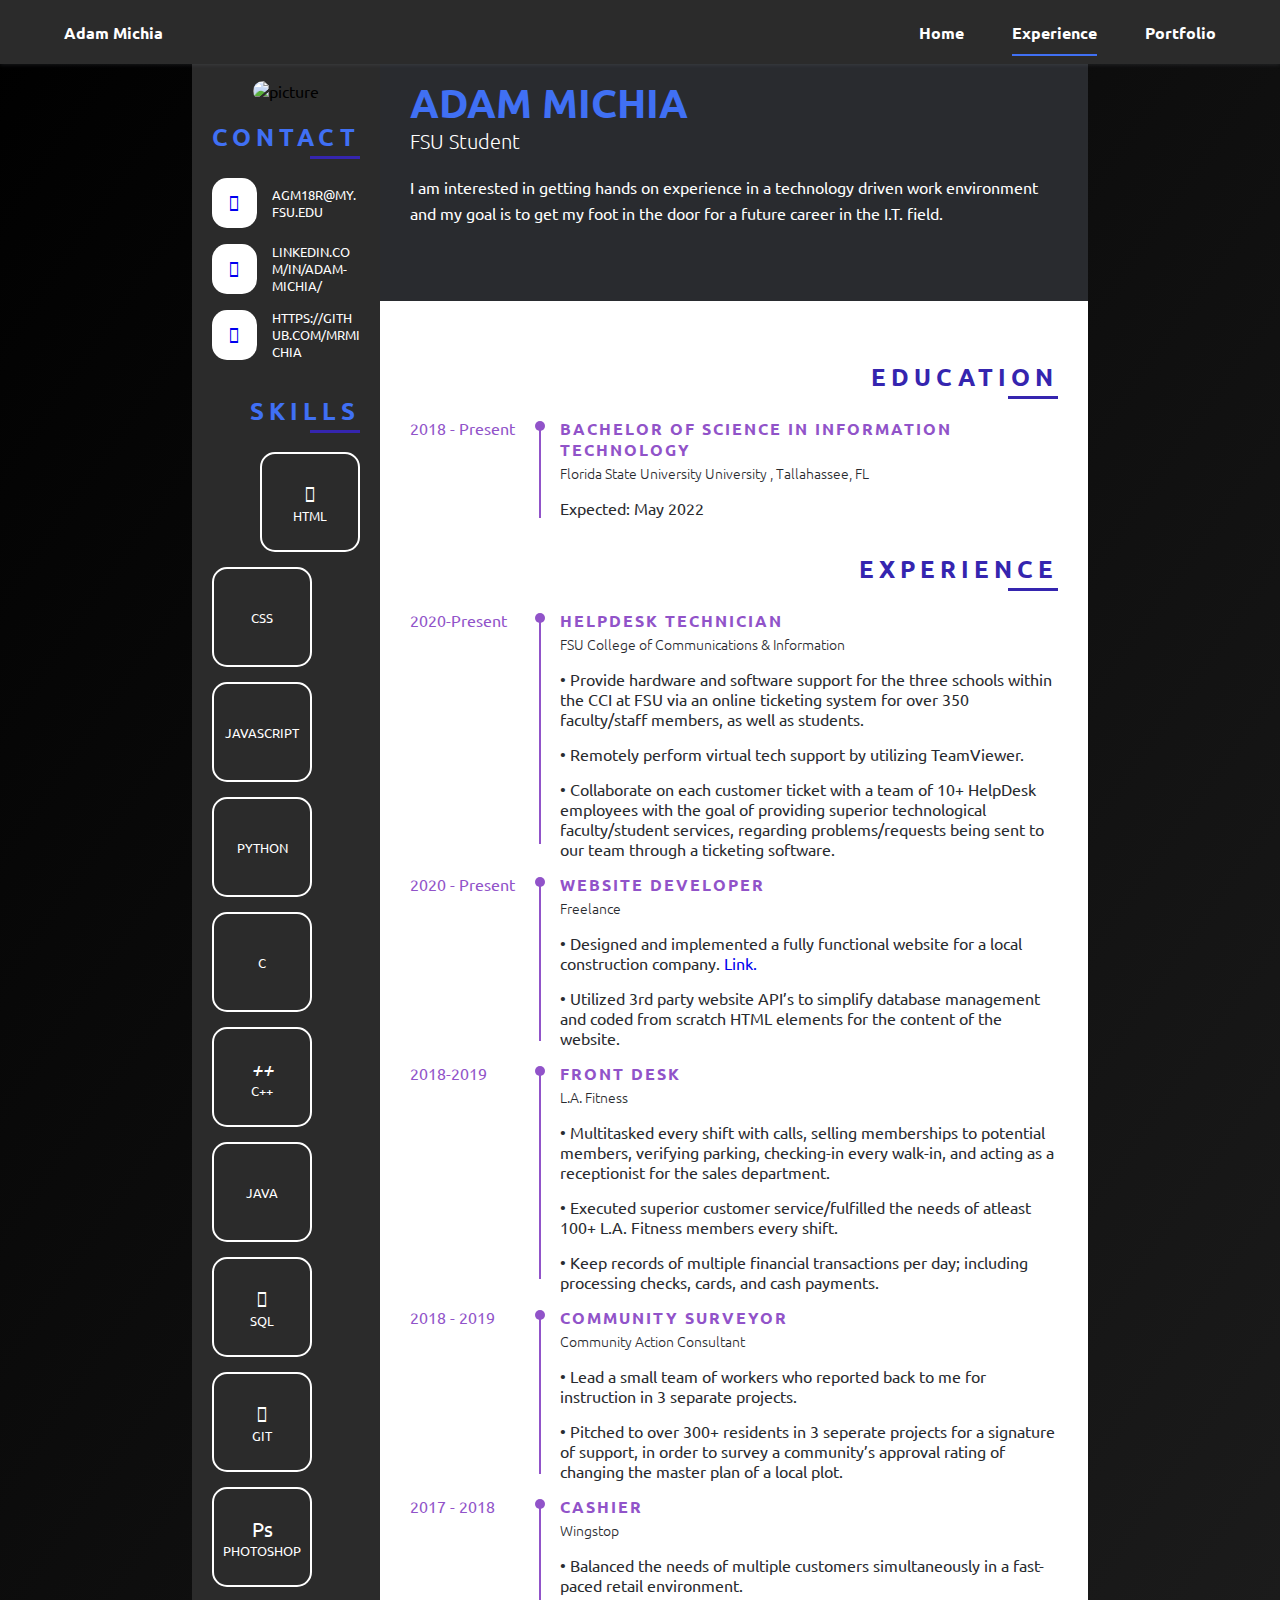
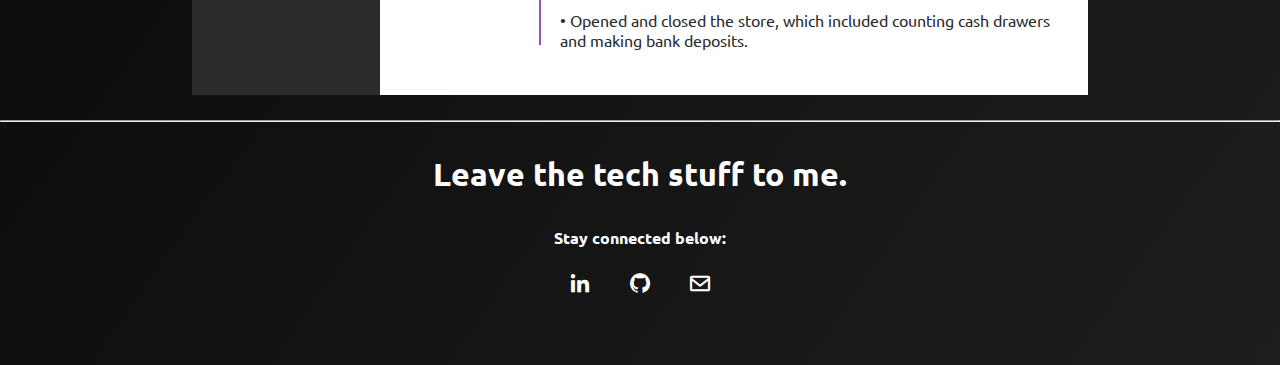
==== commit da5877c9: "Update experience.html" ====
--- a/experience.html
+++ b/experience.html
@@ -177,6 +177,7 @@
                         </ul>
                      </div>
                   </div>
+                  <br>
                   <div class="exp">
                      <div class="resume_title">
                         experience
--- a/experience_style.css
+++ b/experience_style.css
@@ -5,7 +5,6 @@
 	padding: 0;
 	list-style: none;
 	box-sizing: border-box;
-	font-family: 'Ubuntu', sans-serif;
 }
 
 .welcome-text {
@@ -14,58 +13,178 @@
 	text-align: left;
 	visibility: hidden;
 	font-size: 30px;
-}
-
-.topnav {
-	overflow: hidden;
-}
-
-.topnav a {
-	float: right;
-	display: block;
-	color: #f2f2f2;
-	text-align: center;
-	padding: 14px 16px;
-	text-decoration: none;
-	font-size: 17px;
-}
-
-.topnav a:hover {
-	background-color: #ddd;
-	color: black;
-}
-
-.topnav a.active {
-	background-color: green;
-	color: black;
-}
-
-.topnav .icon {
-	display: none;
-}
-
-@media screen and (max-width: 750px) {
-         
-	.topnav a:not(:first-child) {
-		display: none;
-	}
-	.topnav a.icon {
-		float: right;
-		display: block;
-	}
-}
-
-@media screen and (max-width: 750px) {
-	.topnav.responsive {
-		position: relative;
-	}
-	.topnav.responsive .icon {}
-	.topnav.responsive a {
-		float: none;
-		display: block;
-		text-align: left;
-	}
-}
+	color: white;
+}
+		
+/*Header & Footer Section*/
+		/*===== GOOGLE FONTS =====*/
+		@import url("https://fonts.googleapis.com/css2?family=Poppins:wght@400;600;700&display=swap");
+		/*===== VARIABLES CSS =====*/
+		:root{
+		  --header-height: 3rem;
+		  --font-semi: 600;
+		}
+		
+		/*===== Colors =====*/
+		:root{
+		  --first-color: #4070F4;
+		  --second-color: white;
+		}
+		
+		/*===== Margins =====*/
+		:root{
+		  --mb-1: 0.5rem;
+  		  --mb-2: 1rem;
+  		  --mb-3: 1.5rem;
+  		  --mb-4: 2rem;
+  		  --mb-5: 2.5rem;
+  		  --mb-6: 3rem;
+		}
+		
+		ul{
+		  margin: 0;
+		  padding: 0;
+		  list-style: none;
+		}
+		a{
+		  text-decoration: none;
+		}
+		
+		
+		/*===== LAYOUT =====*/
+		.bd-grid{
+		  max-width: 100%;
+		  display: grid;
+		  grid-template-columns: 100%;
+		  grid-column-gap: 2rem;
+		  padding-left: 5%;
+		  padding-right: 5%;
+		}
+		.l-header{
+		  width: 100%;
+		  position: fixed;
+		  top: 0;
+		  left: 0;
+		  z-index: 100;
+		  box-shadow: 0 1px 4px rgba(146,161,176,.15);
+		}
+		
+		/*===== NAV =====*/
+		.nav{
+		  height: var(--header-height);
+		  display: flex;
+		  justify-content: space-between;
+		  align-items: center;
+		  font-weight: var(--font-semi);
+		  background-color: #2b2b2b;
+		}
+		@media screen and (max-width: 768px){
+		  .nav__menu{
+		    position: fixed;
+		    top: var(--header-height);
+		    right: -100%;
+		    width: 40%;
+		    height: 100%;
+		    padding: 2rem;
+		    transition: .5s;
+		    background-color: #2b2b2b;
+		  }
+		}
+		.nav__item{
+		  margin-bottom: var(--mb-4);
+		}
+		.nav__link{
+		  position: relative;
+		  color: #fff;
+		}
+		.nav__link:hover{
+		  position: relative;
+		}
+		.nav__link:hover::after{
+		  position: absolute;
+		  content: "";
+		  width: 100%;
+		  height: 0.18rem;
+		  left: 0;
+		  top: 2rem;
+		  background-color: var(--first-color);
+		}
+		.nav__logo{
+		  color: var(--second-color);
+		}
+		.nav__toggle{
+		  color: var(--second-color);
+		  font-size: 1.5rem;
+		  cursor: pointer;
+		}
+		
+		/*Active menu*/
+		.active::after{
+		  position: absolute;
+		  content: "";
+		  width: 100%;
+		  height: 0.18rem;
+		  left: 0;
+		  top: 2rem;
+		  background-color: var(--first-color);
+		}
+		
+		/*=== Show menu ===*/
+		.show{
+		  right: 0;
+		}
+		
+		/* ===== FOOTER =====*/
+		.footer{
+		  text-align: center;
+		  font-weight: var(--font-semi);
+		  padding: 2rem 0;
+		  color: white;
+		}
+		.footer__title{
+		  font-size: 2rem;
+		  margin-bottom: var(--mb-4);
+		}
+		.footer__social{
+		  margin-bottom: var(--mb-4);
+		}
+		.footer__icon{
+		  font-size: 1.5rem;
+		  color: #fff;
+		  margin: 0 var(--mb-2)
+		}
+		
+		/* ===== MEDIA QUERIES=====*/
+		@media screen and (min-width: 768px){
+		  .nav{
+		    height: calc(var(--header-height) + 1rem);
+		    background-color: #2b2b2b;
+		  }
+		  .nav__list{
+		    display: flex;
+		    padding-top: 0;
+		  }
+		  .nav__item{
+		    margin-left: var(--mb-6);
+		    margin-bottom: 0;
+		  }
+		  .nav__toggle{
+		    display: none;
+		  }
+		  .nav__link{
+		    color: var(--second-color);
+		  }
+		}
+		
+		@media screen and (min-width: 1024px){
+		  .bd-grid{
+		    margin-left: auto;
+		    margin-right: auto;
+		  }
+		}
+
+
+
 
 
 
@@ -117,7 +236,7 @@
 	text-transform: uppercase;
 	letter-spacing: 5px;
 	padding-bottom: 10px;
-	color: lightblue;
+	color: #4070F4;
 	position: relative;
 	text-align: right;
 	margin-bottom: 15px;
@@ -237,7 +356,7 @@
 	font-size: 40px;
 	text-transform: uppercase;
 	font-weight: 700;
-	color: lightblue;
+	color: #4070F4;
 }
 
 
@@ -337,6 +456,7 @@
 
 @media screen and (max-width: 750px) {
   .welcome-text {   
+  	padding-top: 15%;
     padding-left: 0px;
     visibility: visible;
 	text-align: center;
@@ -356,15 +476,10 @@
 }
 
 
-
-
-
-
-
 /*background gradience animation*/
 
 body {
-	font-family: "montserrat";
+	font-family: 'Ubuntu', sans-serif;
 	background-image: linear-gradient(125deg, Black, #494949);
 	background-size: 400%;
 	animation: bganimation 15s infinite;
@@ -381,24 +496,3 @@
 		background-position: 0% 50%;
 	}
 }
-
-
-/* Zoom function */
-
-* {
-	box-sizing: border-box;
-}
-
-.img-magnifier-container {
-	position: relative;
-}
-
-.img-magnifier-glass {
-	position: absolute;
-	border: 3px solid #000;
-	border-radius: 50%;
-	cursor: none;
-	/*Set the size of the magnifier glass:*/
-	width: 60px;
-	height: 60px;
-}
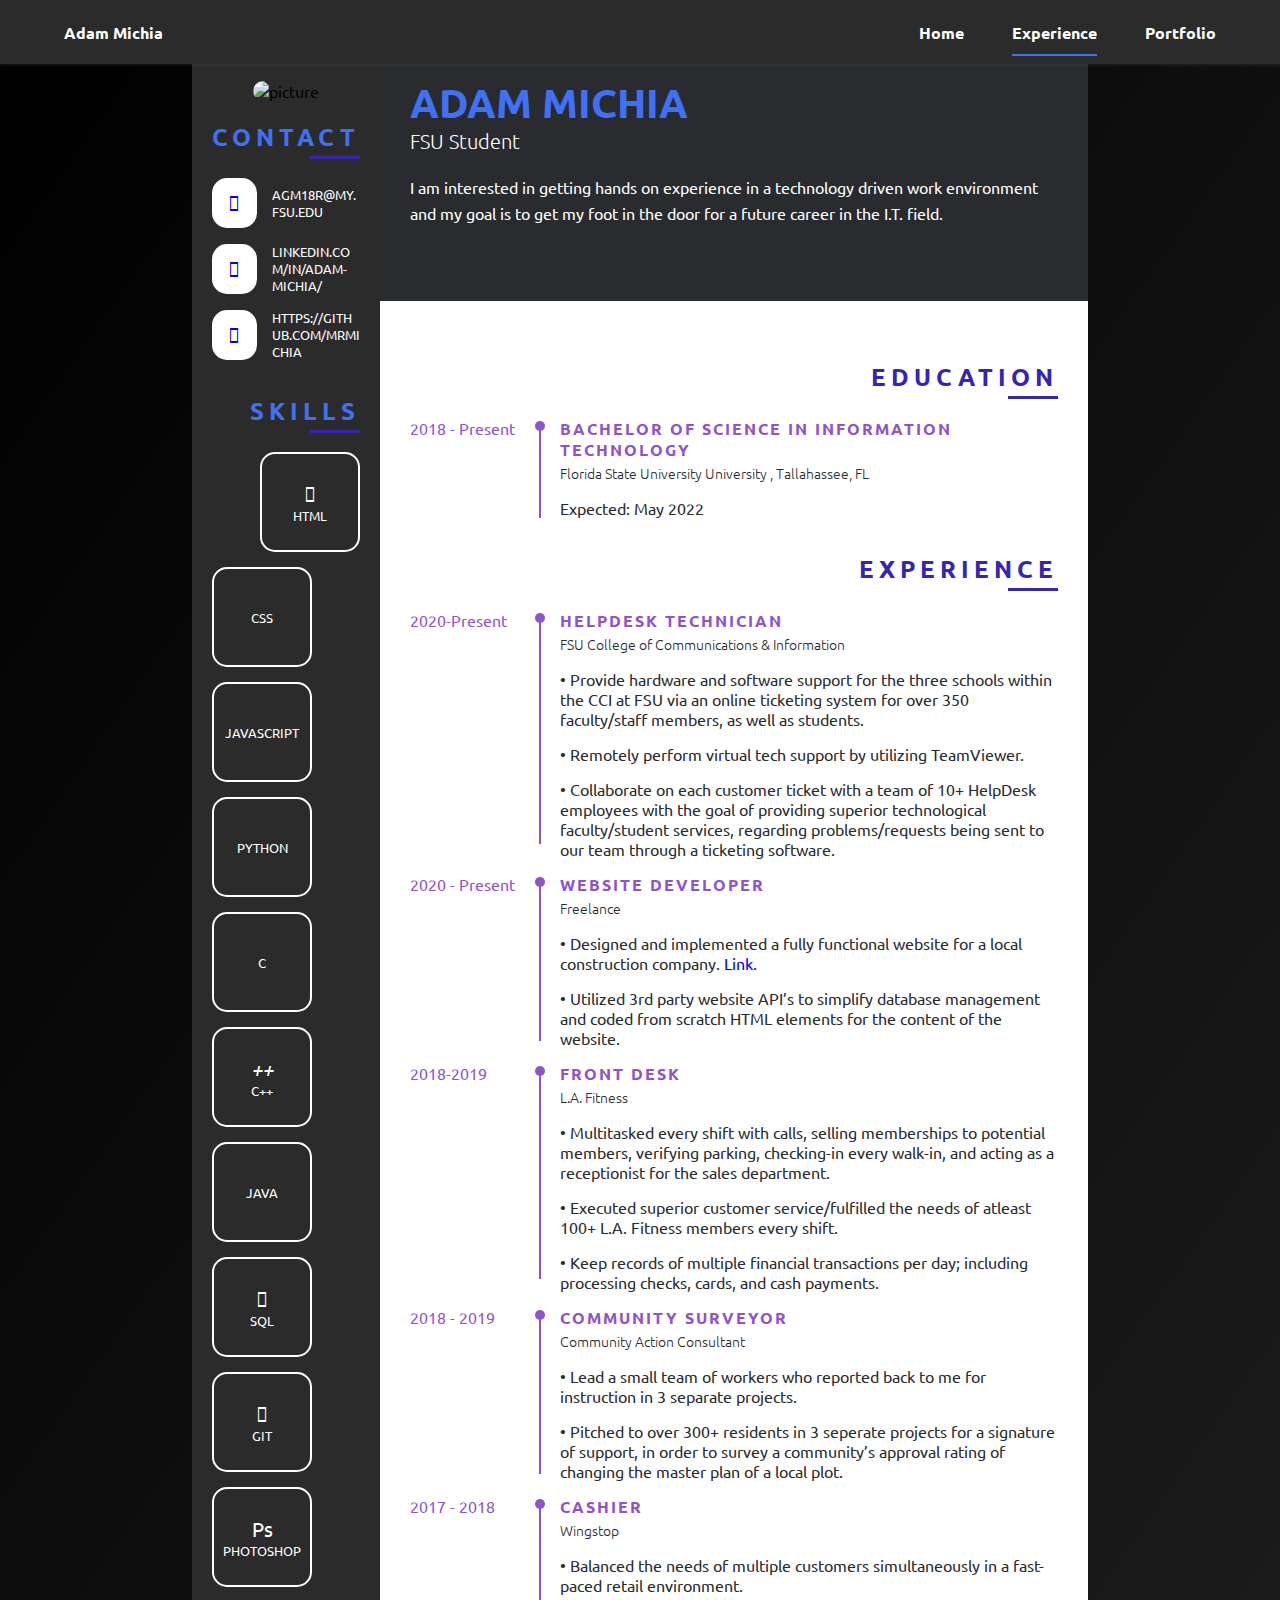
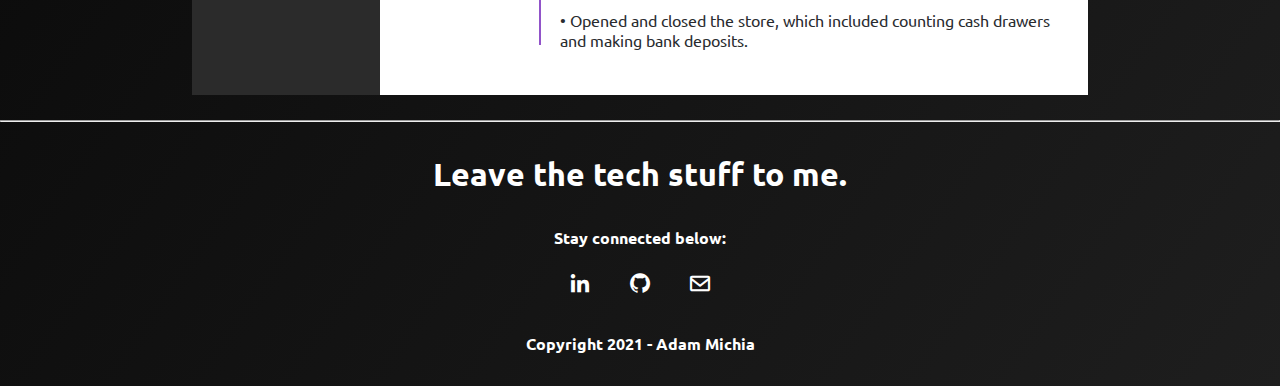
==== commit 0728a29a: "Update experience.html" ====
--- a/experience.html
+++ b/experience.html
@@ -311,6 +311,7 @@
             <a href="https://github.com/MrMichia" target="_blank" class="footer__icon"><i class='bx bxl-github' ></i></a>
             <a href="mailto:agm18r@my.fsu.edu" target="_blank" class="footer__icon"><i class='bx bx-envelope' ></i></a>
          </div>
+         <p>Copyright 2021 - Adam Michia</p>
       </footer>
    </body>
    <script>
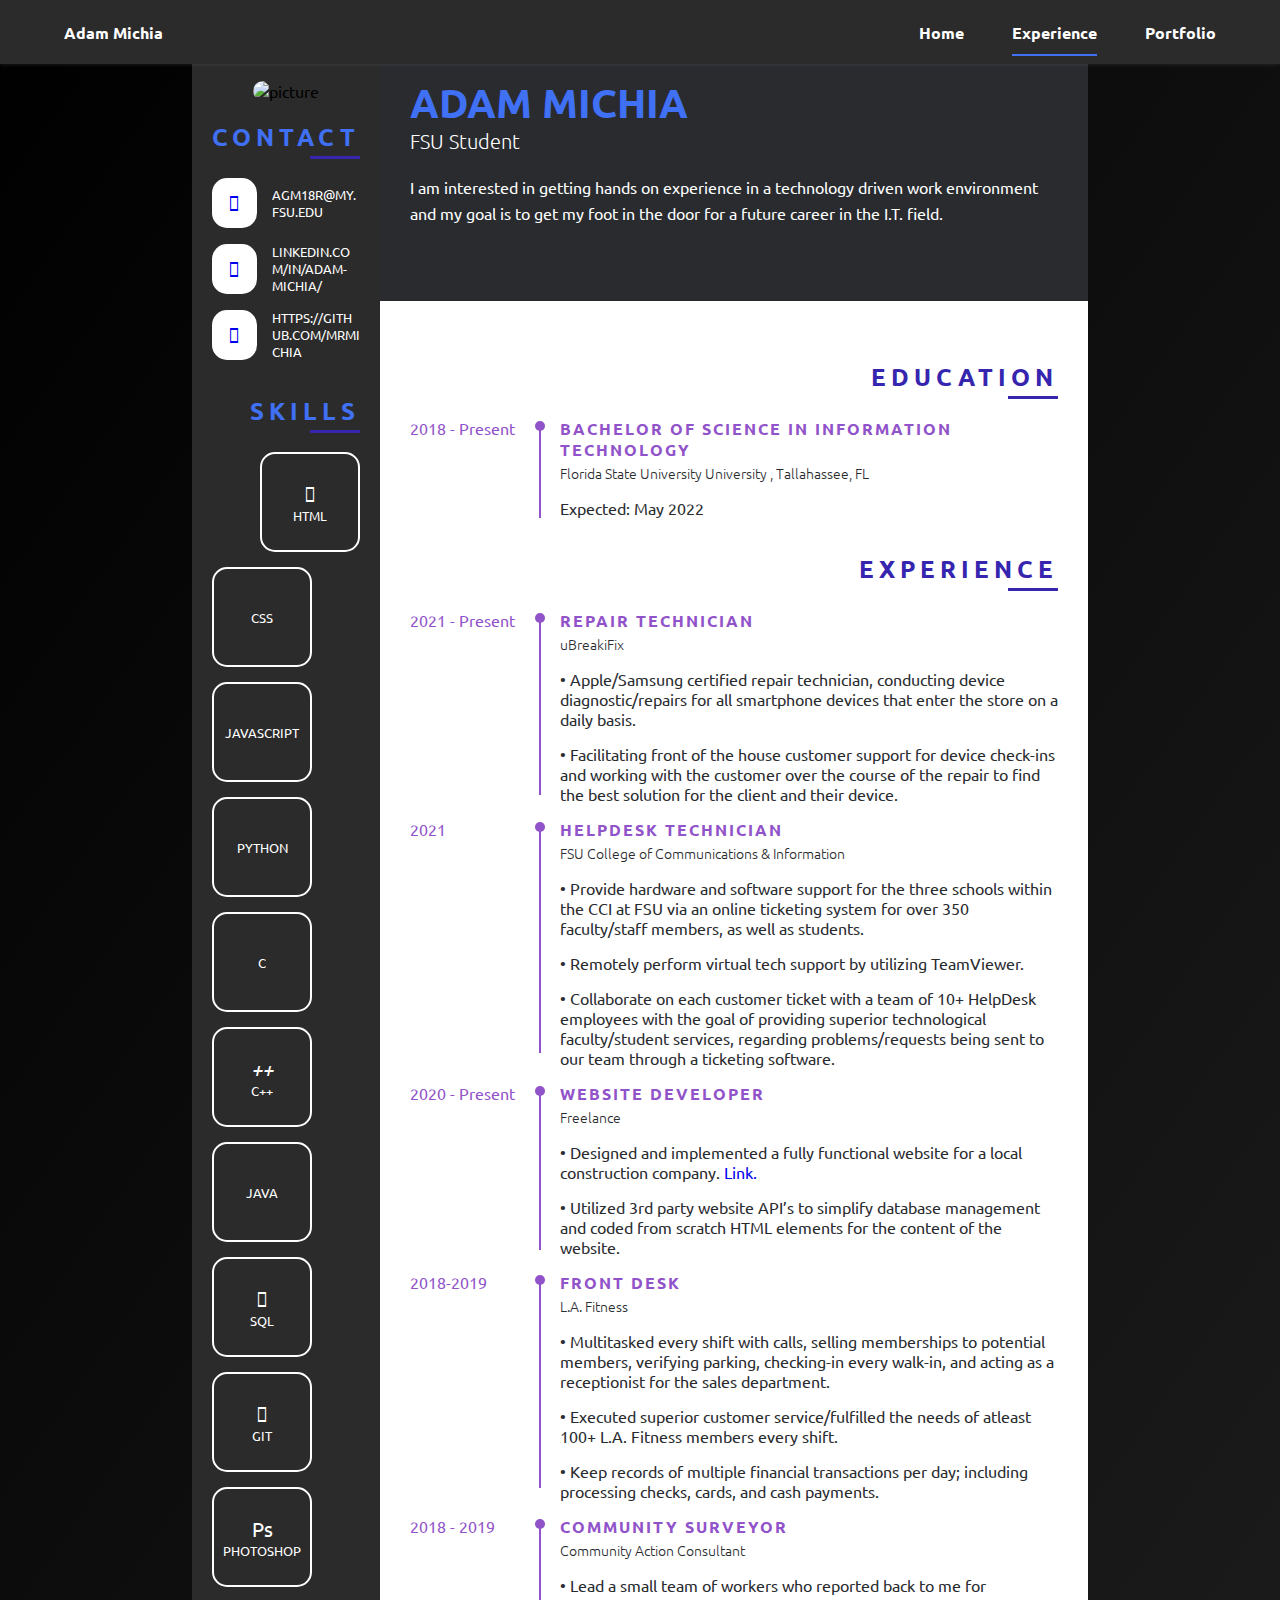
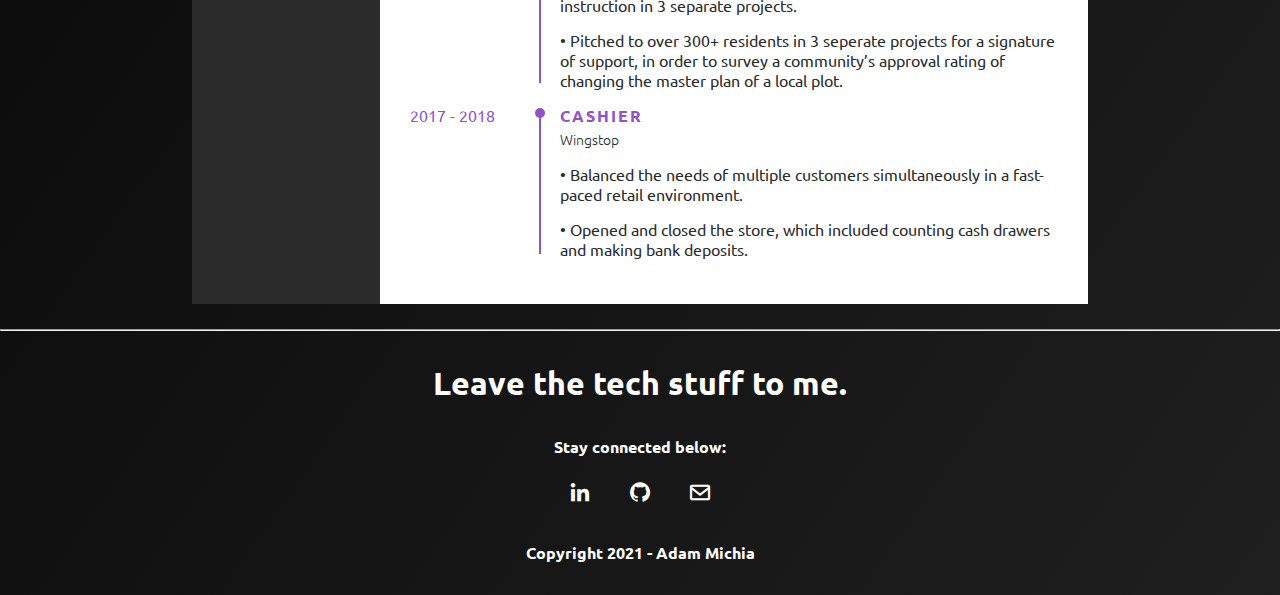
==== commit 624516a4: "Update experience.html" ====
--- a/experience.html
+++ b/experience.html
@@ -184,10 +184,33 @@
                      </div>
                      <div class="exp_wrap">
                         <ul>
-                           <li>
-                              <div class="li_wrap">
-                                 <div class="date">
-                                    2020-Present
+                           
+                            <li>
+                              <div class="li_wrap">
+                                 <div class="date">
+                                    2021 - Present
+                                 </div>
+                                 <div class="info">
+                                    <p class="info_title">
+                                       Repair Technician
+                                    </p>
+                                    <p class="info_com">
+                                       uBreakiFix
+                                    </p>
+                                    <p class="info_cont">
+                                       • Apple/Samsung certified repair technician, conducting device diagnostic/repairs for all smartphone devices that enter the store on a daily basis.
+                                    </p>
+                                    <p class="info_cont">
+                                       • Facilitating front of the house customer support for device check-ins and working with the customer over the course of the repair to find the best solution for the client and their device.
+                                    </p>
+                                 </div>
+                              </div>
+                           </li>
+                           
+                           <li>
+                              <div class="li_wrap">
+                                 <div class="date">
+                                    2021
                                  </div>
                                  <div class="info">
                                     <p class="info_title">
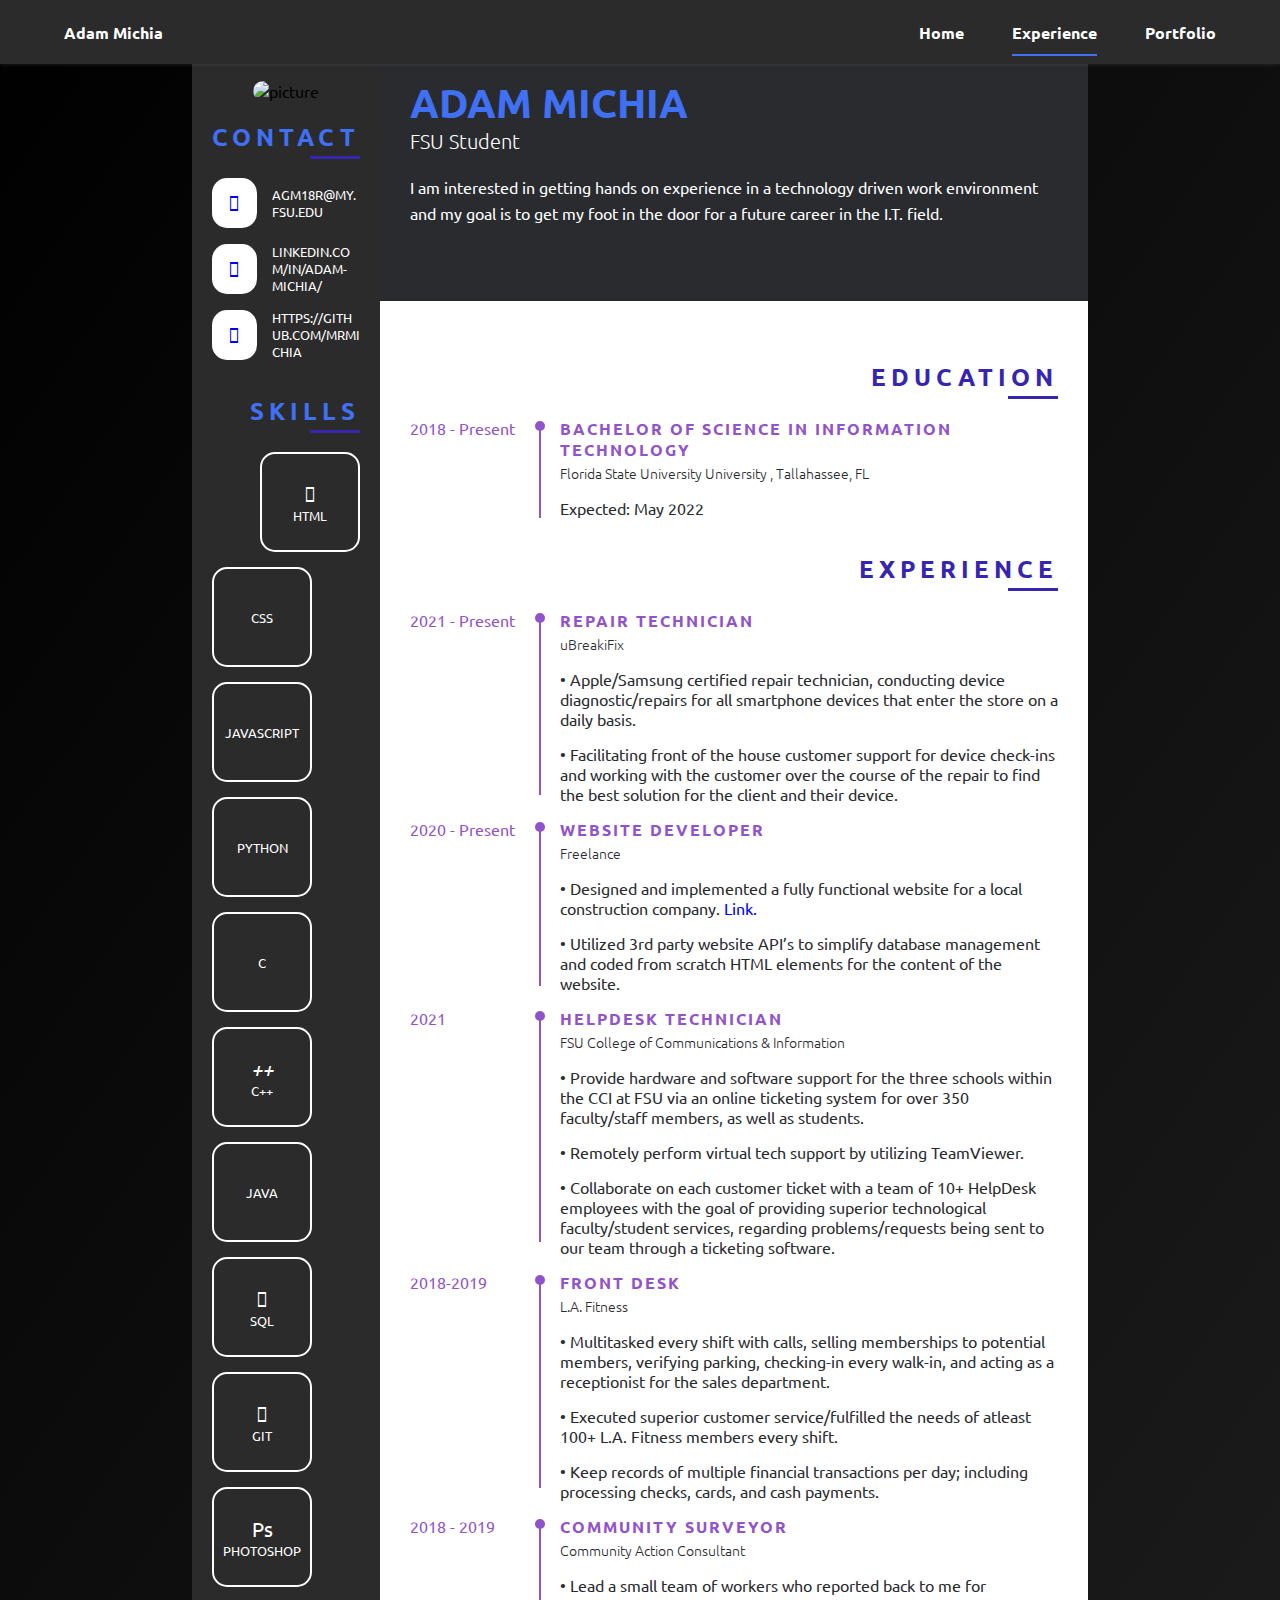
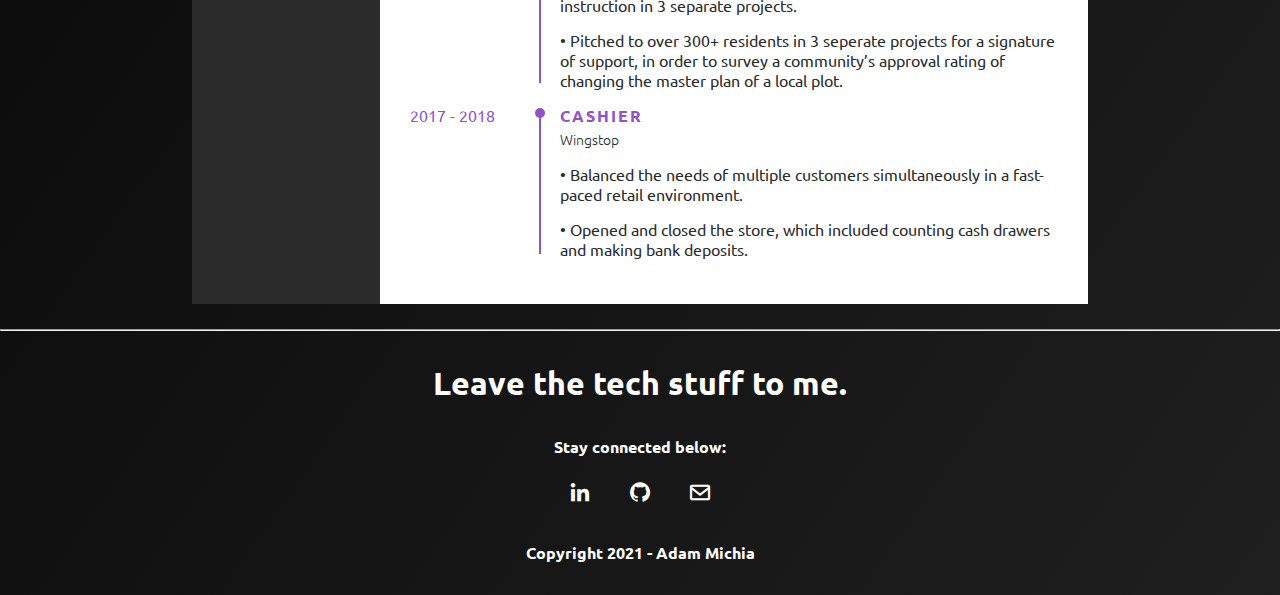
==== commit 1c6effee: "Update experience.html" ====
--- a/experience.html
+++ b/experience.html
@@ -184,52 +184,28 @@
                      </div>
                      <div class="exp_wrap">
                         <ul>
+                            <li>
+                              <div class="li_wrap">
+                                 <div class="date">
+                                    2021 - Present
+                                 </div>
+                                 <div class="info">
+                                    <p class="info_title">
+                                       Repair Technician
+                                    </p>
+                                    <p class="info_com">
+                                       uBreakiFix
+                                    </p>
+                                    <p class="info_cont">
+                                       • Apple/Samsung certified repair technician, conducting device diagnostic/repairs for all smartphone devices that enter the store on a daily basis.
+                                    </p>
+                                    <p class="info_cont">
+                                       • Facilitating front of the house customer support for device check-ins and working with the customer over the course of the repair to find the best solution for the client and their device.
+                                    </p>
+                                 </div>
+                              </div>
+                           </li>
                            
-                            <li>
-                              <div class="li_wrap">
-                                 <div class="date">
-                                    2021 - Present
-                                 </div>
-                                 <div class="info">
-                                    <p class="info_title">
-                                       Repair Technician
-                                    </p>
-                                    <p class="info_com">
-                                       uBreakiFix
-                                    </p>
-                                    <p class="info_cont">
-                                       • Apple/Samsung certified repair technician, conducting device diagnostic/repairs for all smartphone devices that enter the store on a daily basis.
-                                    </p>
-                                    <p class="info_cont">
-                                       • Facilitating front of the house customer support for device check-ins and working with the customer over the course of the repair to find the best solution for the client and their device.
-                                    </p>
-                                 </div>
-                              </div>
-                           </li>
-                           
-                           <li>
-                              <div class="li_wrap">
-                                 <div class="date">
-                                    2021
-                                 </div>
-                                 <div class="info">
-                                    <p class="info_title">
-                                       HelpDesk Technician
-                                    </p>
-                                    <p class="info_com">
-                                       FSU College of Communications & Information
-                                    </p>
-                                    <p class="info_cont">
-                                       • Provide hardware and software support for the three schools within the CCI at FSU via an online ticketing system for over 350 faculty/staff members, as well as students.
-                                    <p class="info_cont">
-                                       • Remotely perform virtual tech support by utilizing TeamViewer.
-                                    </p>
-                                    <p class="info_cont">
-                                       • Collaborate on each customer ticket with a team of 10+ HelpDesk employees with the goal of providing superior technological faculty/student services, regarding problems/requests being sent to our team through a ticketing software.
-                                    </p>
-                                 </div>
-                              </div>
-                           </li>
                            <li>
                               <div class="li_wrap">
                                  <div class="date">
@@ -252,6 +228,31 @@
                                  </div>
                               </div>
                            </li>
+                           
+                           <li>
+                              <div class="li_wrap">
+                                 <div class="date">
+                                    2021
+                                 </div>
+                                 <div class="info">
+                                    <p class="info_title">
+                                       HelpDesk Technician
+                                    </p>
+                                    <p class="info_com">
+                                       FSU College of Communications & Information
+                                    </p>
+                                    <p class="info_cont">
+                                       • Provide hardware and software support for the three schools within the CCI at FSU via an online ticketing system for over 350 faculty/staff members, as well as students.
+                                    <p class="info_cont">
+                                       • Remotely perform virtual tech support by utilizing TeamViewer.
+                                    </p>
+                                    <p class="info_cont">
+                                       • Collaborate on each customer ticket with a team of 10+ HelpDesk employees with the goal of providing superior technological faculty/student services, regarding problems/requests being sent to our team through a ticketing software.
+                                    </p>
+                                 </div>
+                              </div>
+                           </li>
+                           
                            <li>
                               <div class="li_wrap">
                                  <div class="date">
